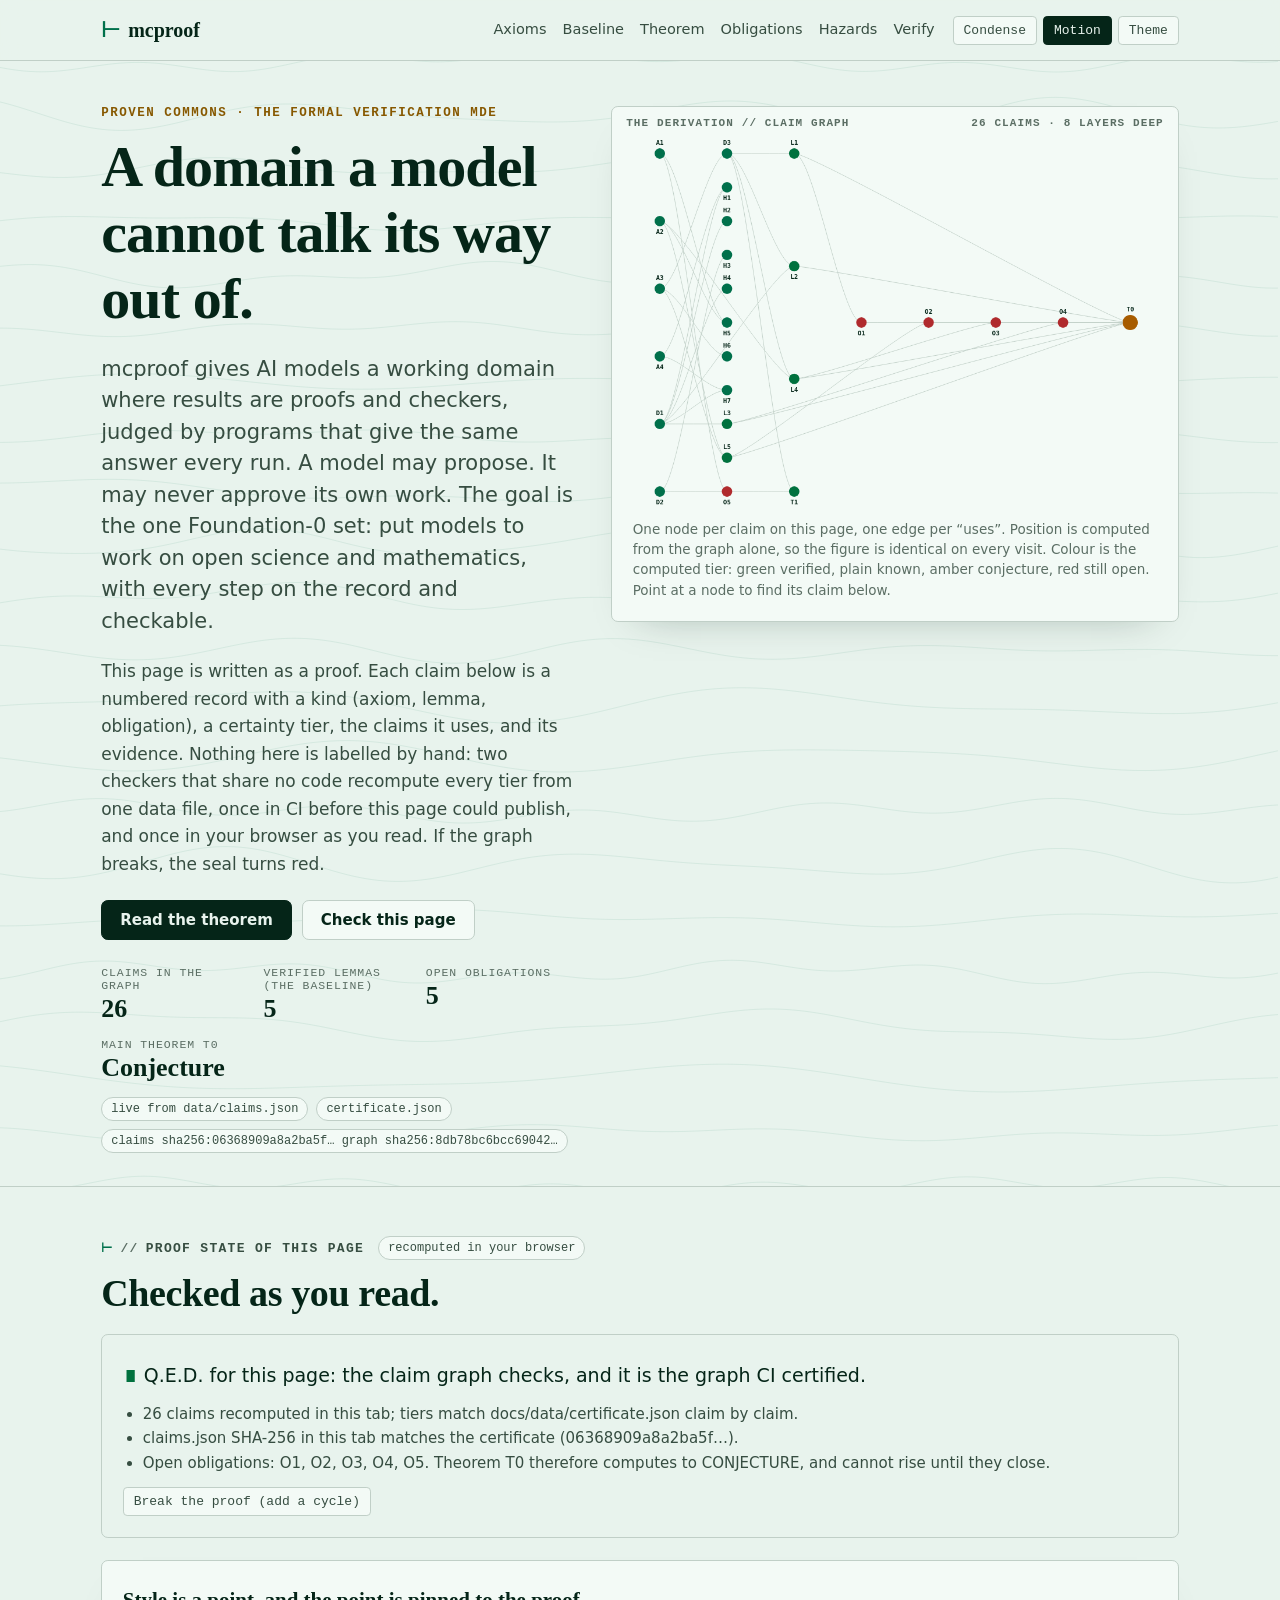
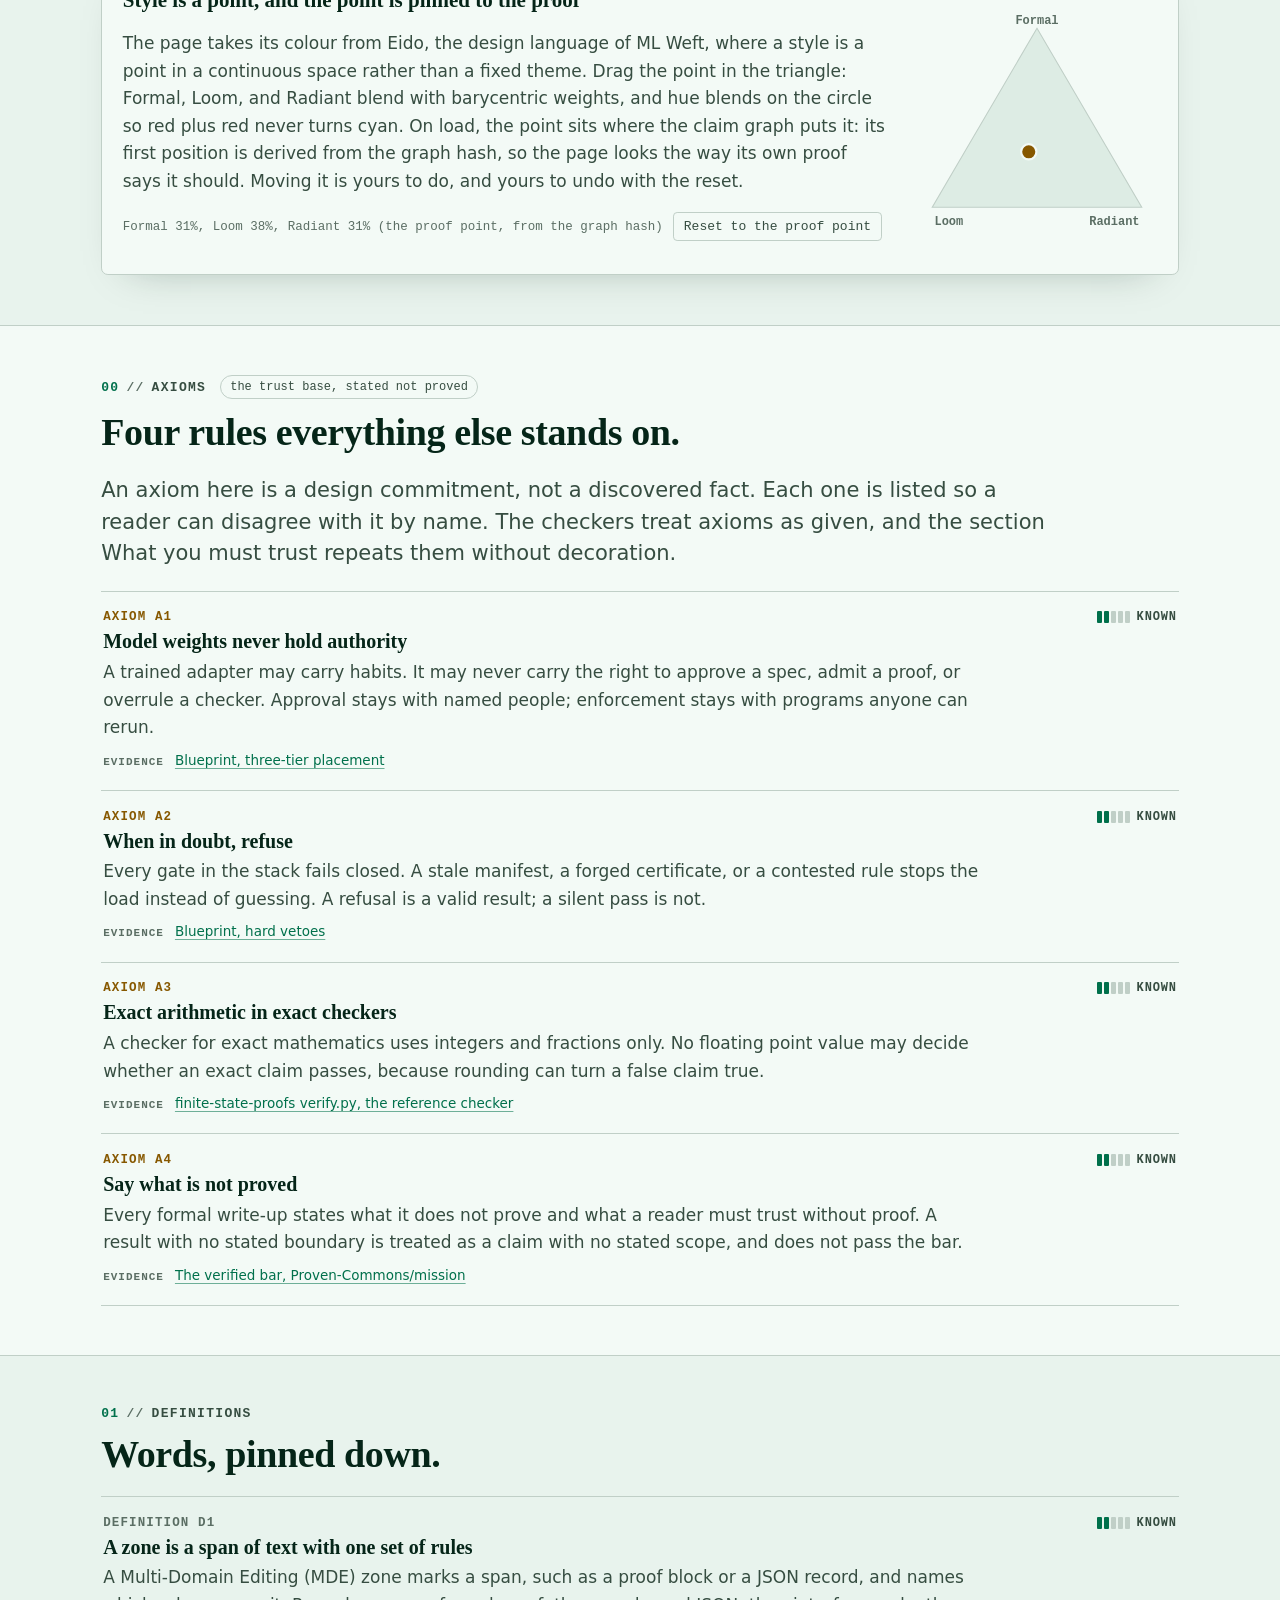
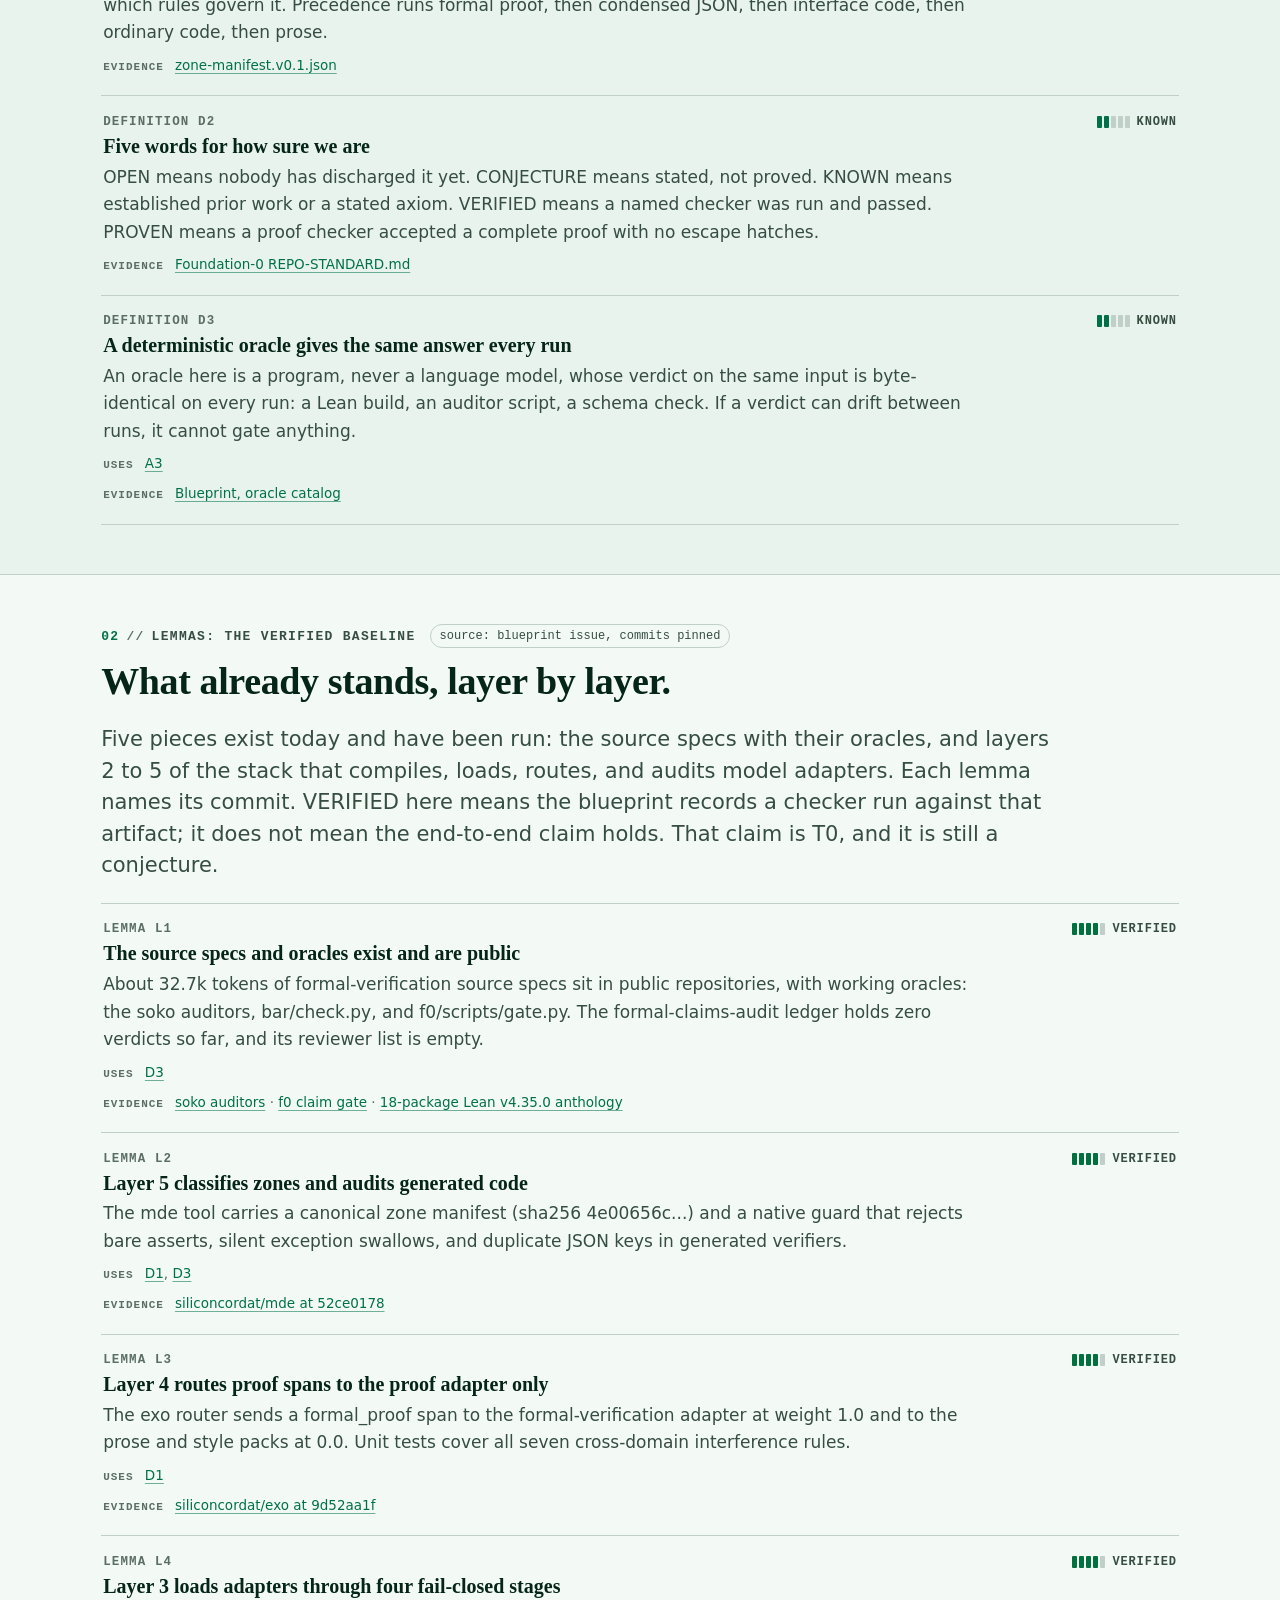
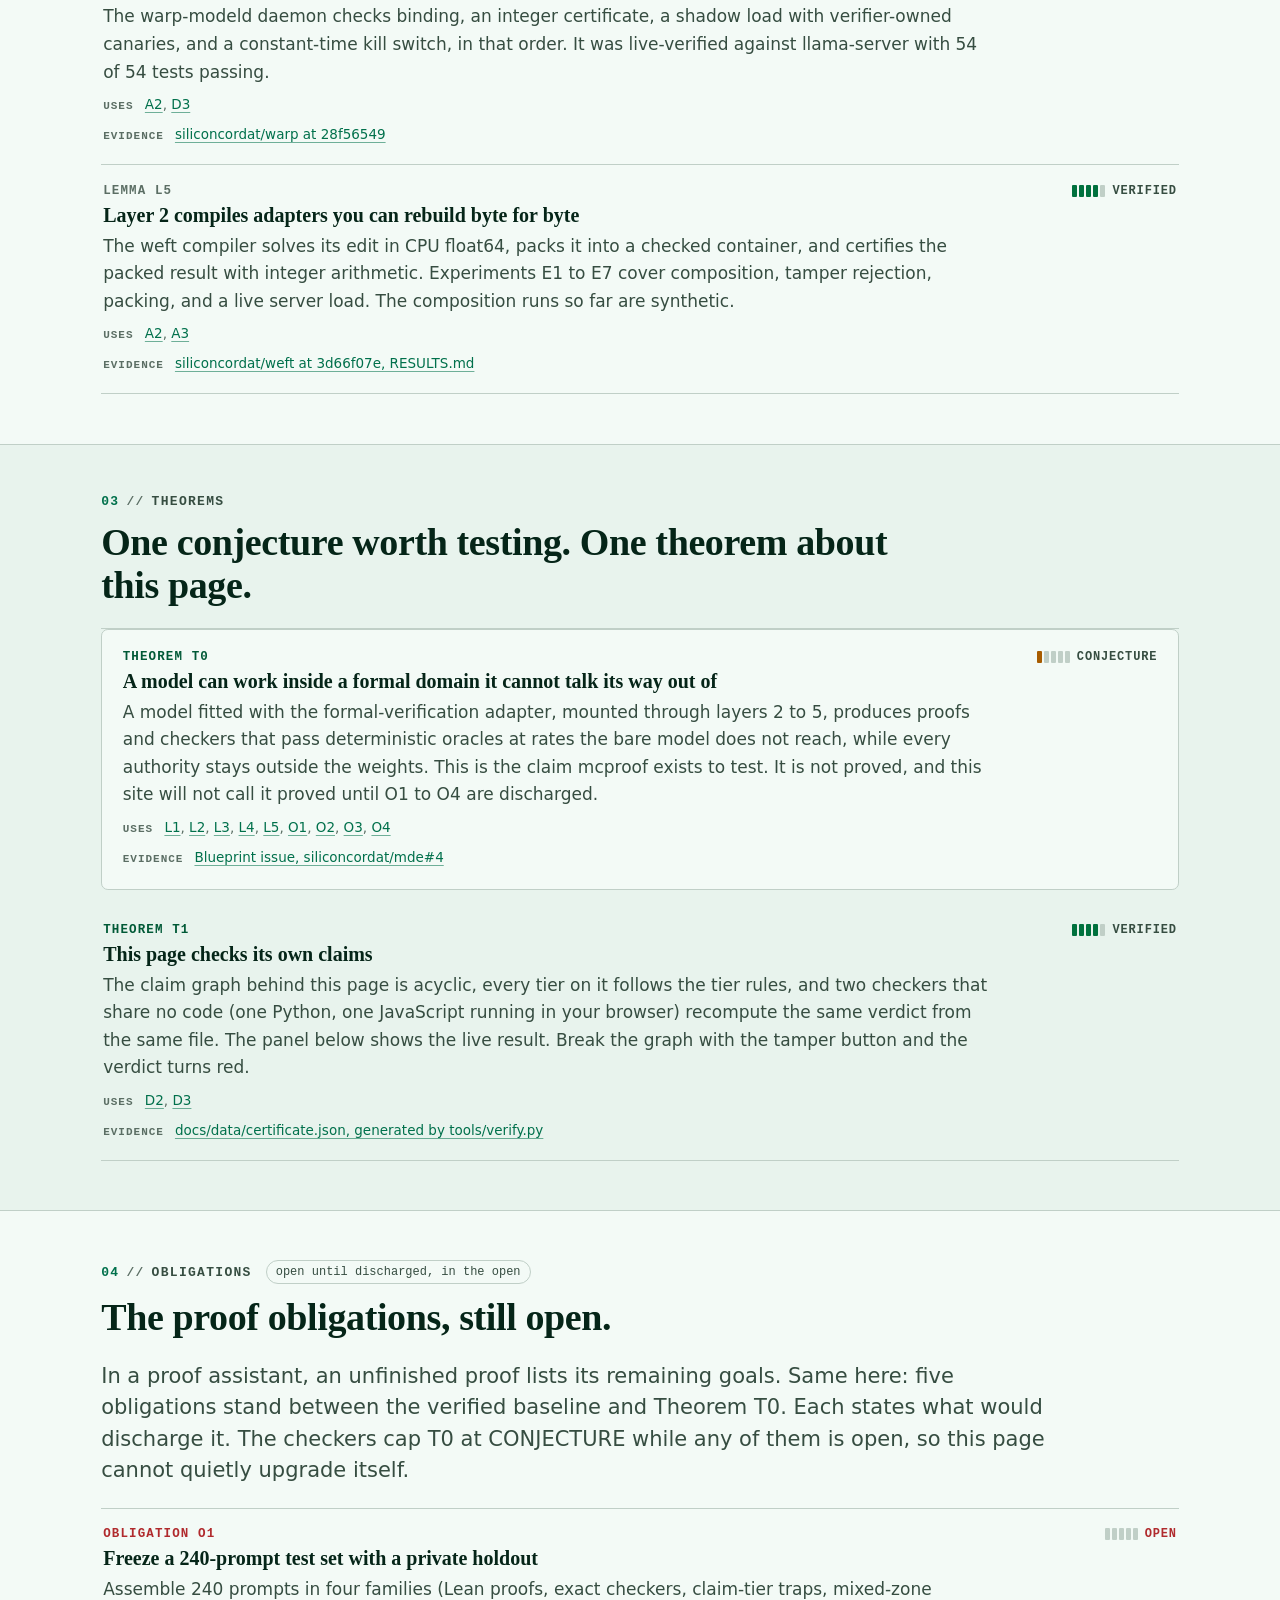
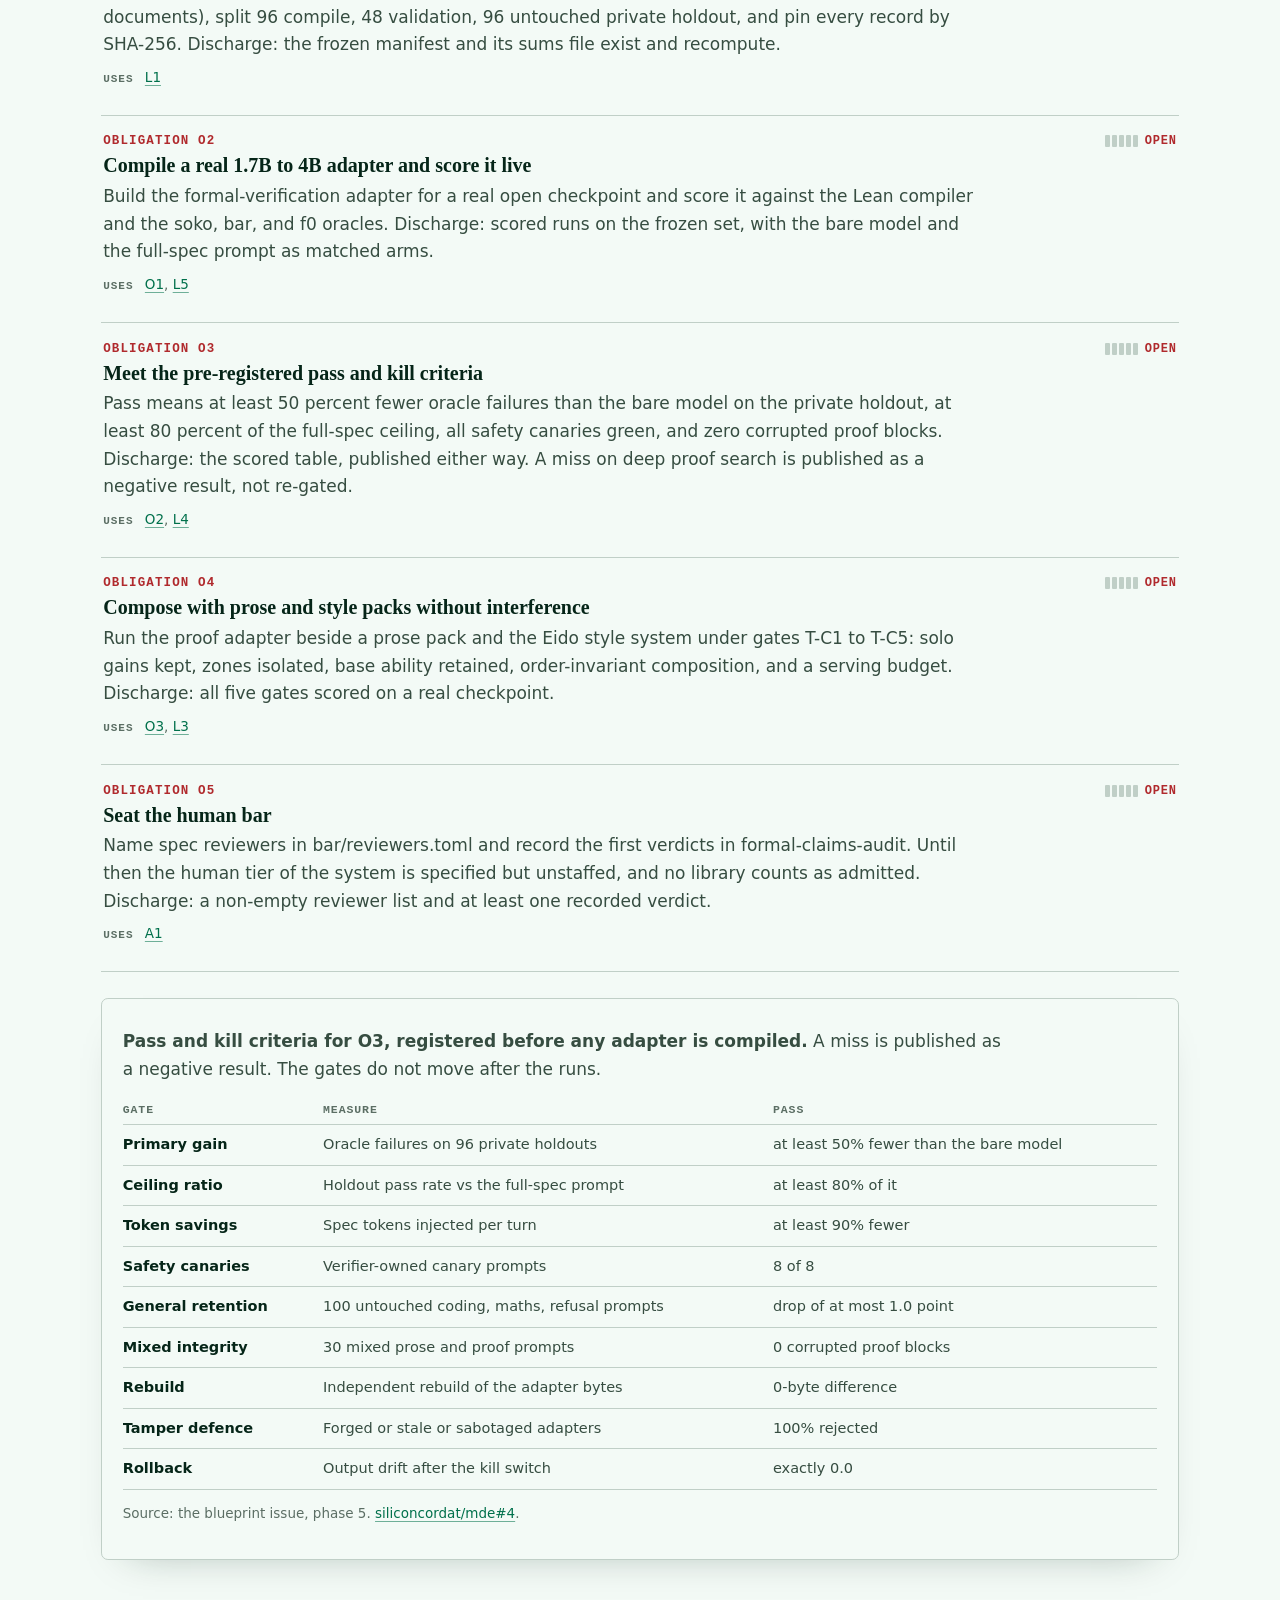
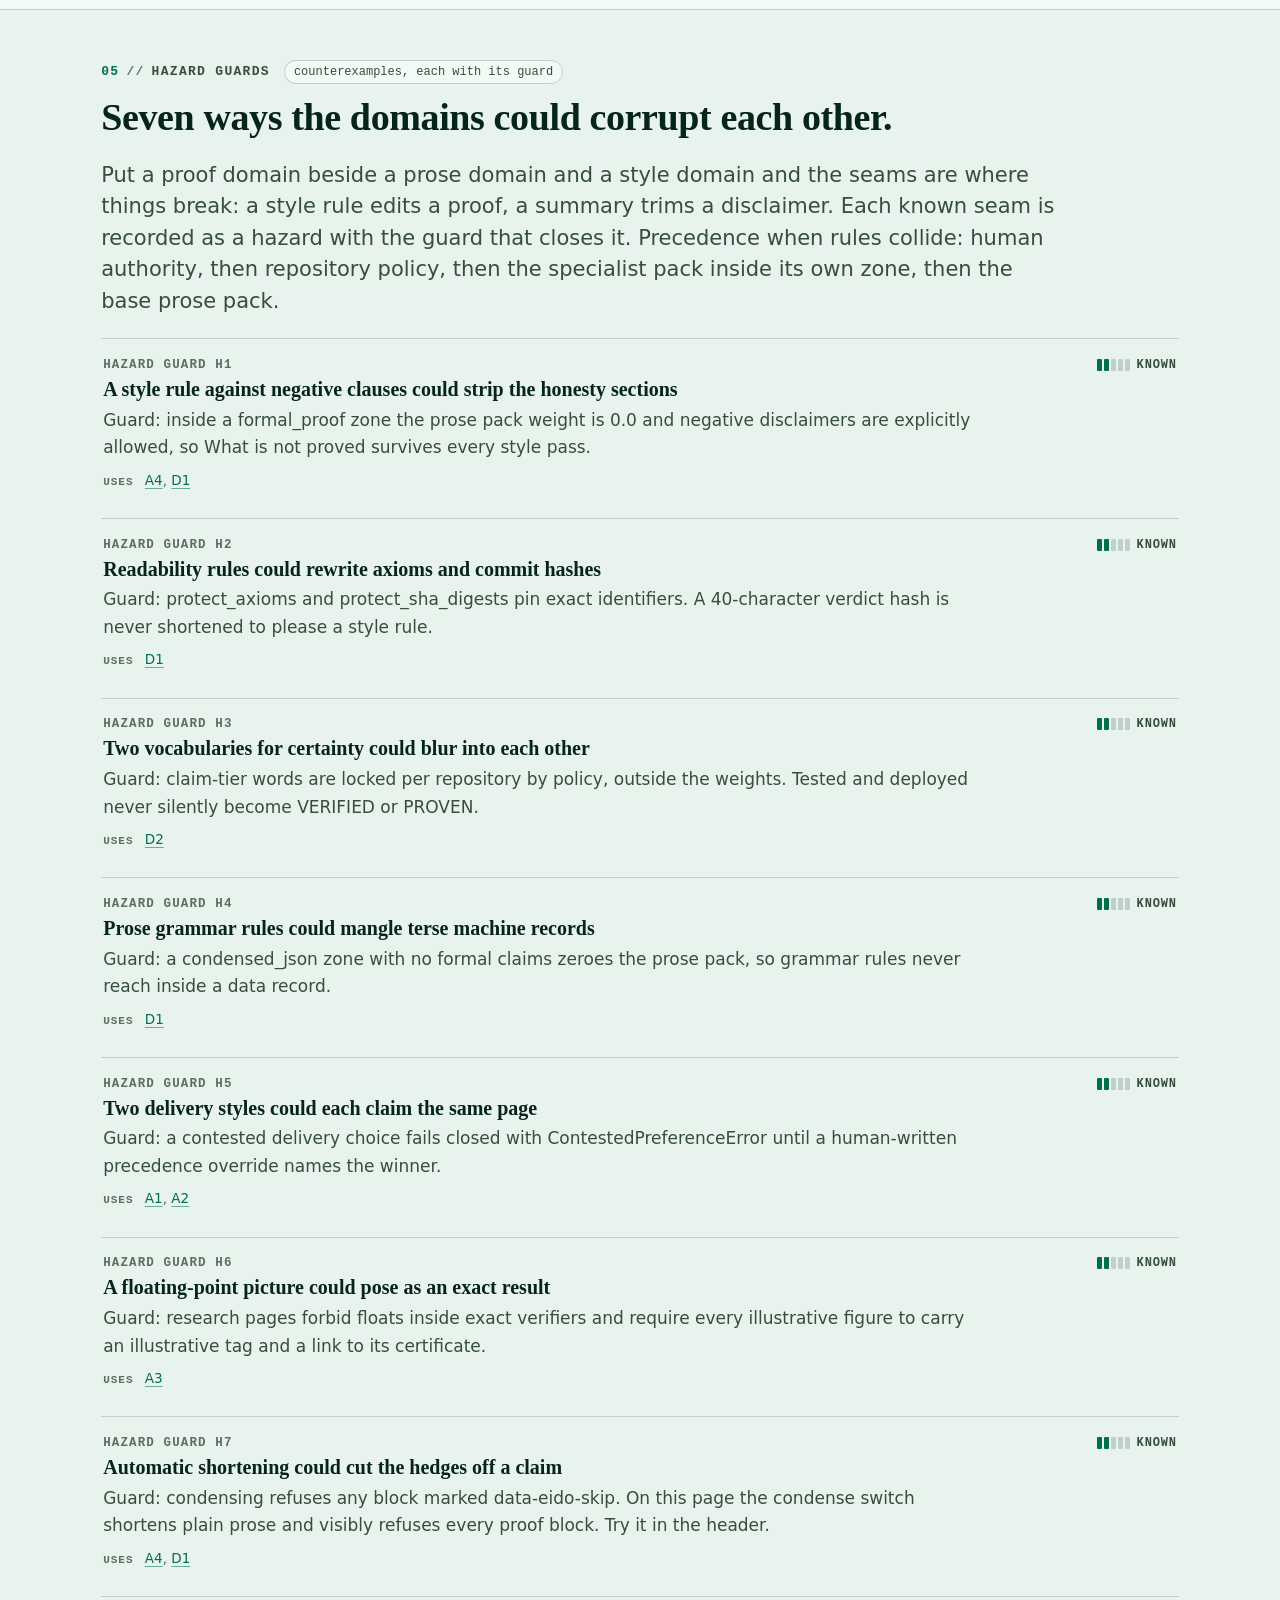
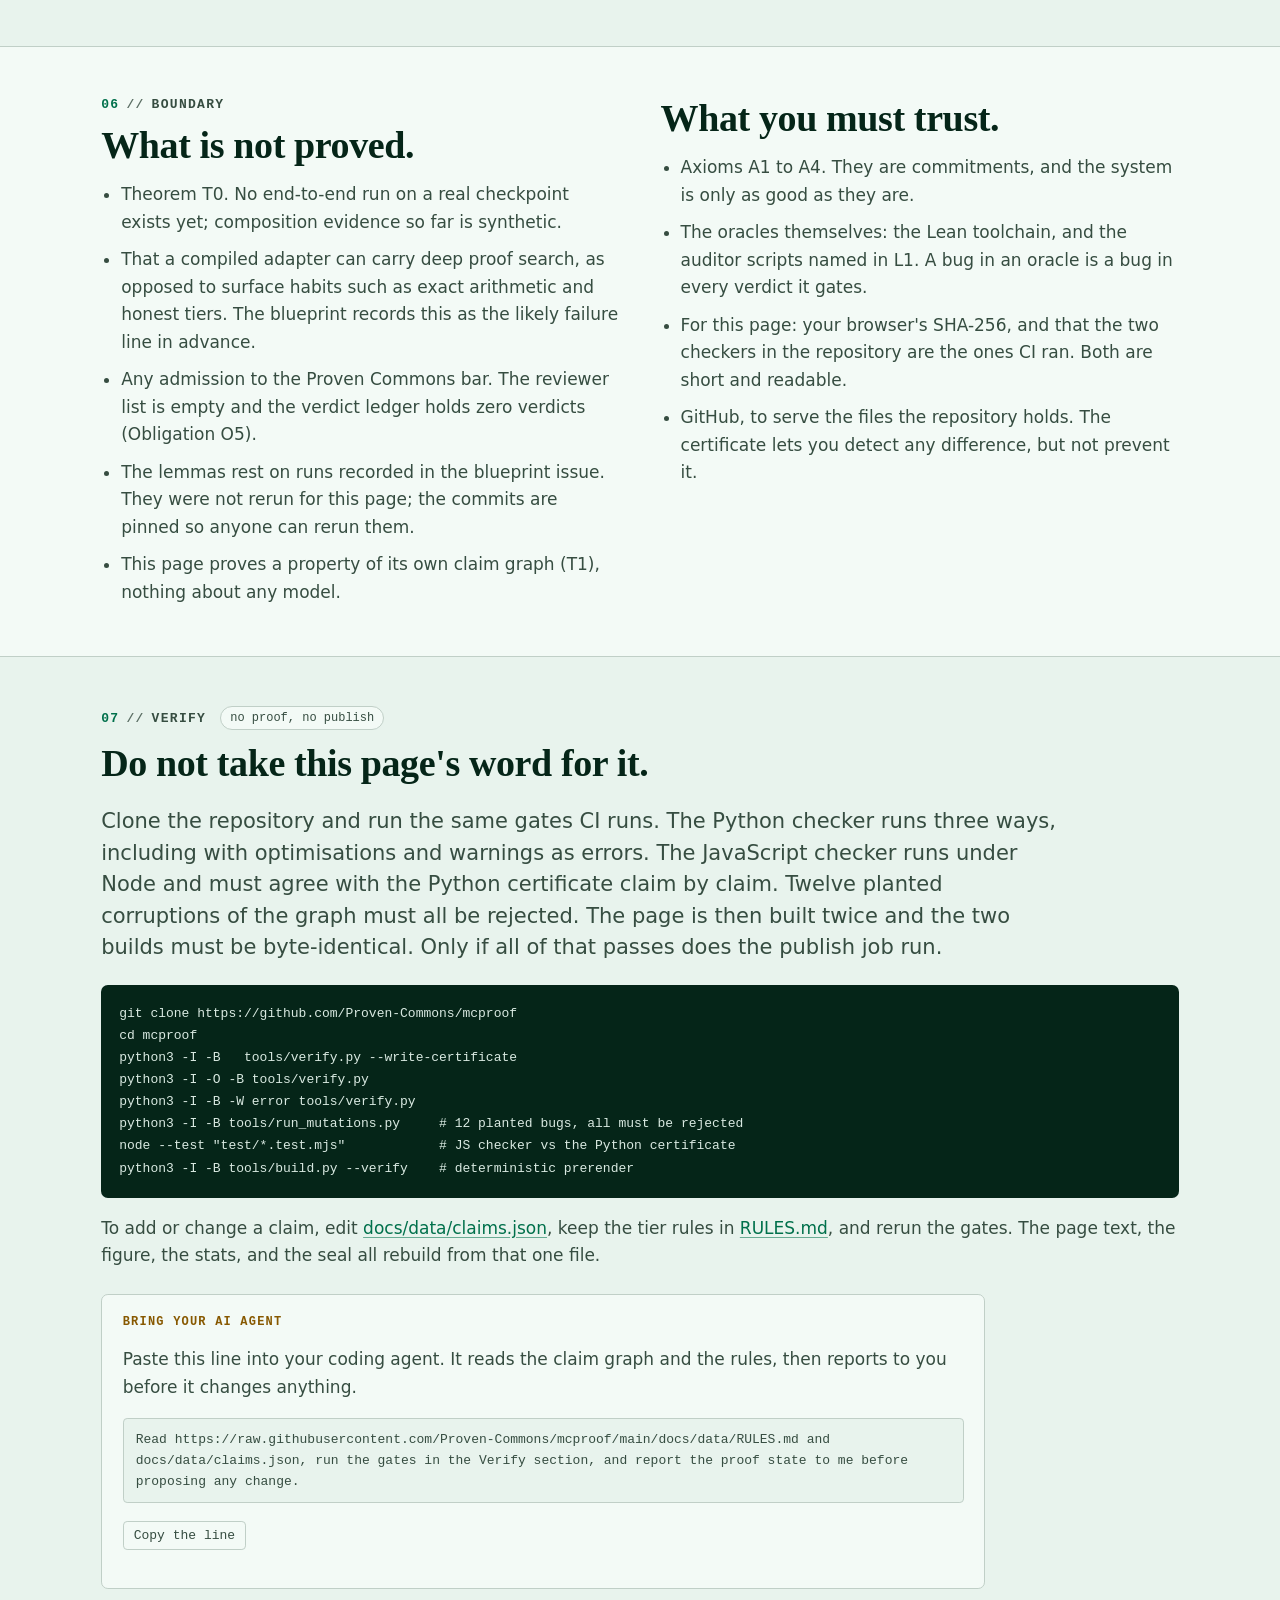
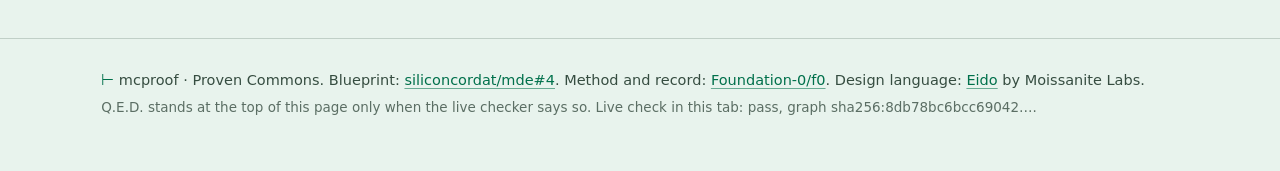
==== docs/index.html @ 98476d7d "Add proof-checked GitHub Pages site The site is a formal derivation: 26 claims in docs/data/claims.j" ====
<!doctype html>
<html lang="en">
<head>
<meta charset="utf-8">
<meta name="viewport" content="width=device-width,initial-scale=1">
<title>mcproof · a formal domain models cannot talk their way out of</title>
<meta name="description" content="mcproof is the formal verification MDE: a domain where models produce proofs and checkers that deterministic oracles accept or reject. This site is written as a proof. Every claim is typed, tiered, and recomputed by two checkers that share no code.">
<meta property="og:type" content="website">
<meta property="og:title" content="mcproof">
<meta property="og:description" content="A formal verification domain for models. The site itself is a checkable claim graph: read it as a proof, recompute it in your browser.">
<meta property="og:url" content="https://proven-commons.github.io/mcproof/">
<link rel="canonical" href="https://proven-commons.github.io/mcproof/">
<meta name="theme-color" content="#0a0f14" media="(prefers-color-scheme: dark)">
<meta name="theme-color" content="#f4f1e8" media="(prefers-color-scheme: light)">
<link rel="icon" type="image/svg+xml" href="assets/favicon.svg">
<link rel="stylesheet" href="assets/site.css">
<script>
/* theme + motion bootstrap, before paint: ?theme=dark|light, ?motion=on|off */
(function(){var d=document.documentElement;d.classList.add('js');try{var q=new URLSearchParams(location.search),t=q.get('theme')||localStorage.getItem('mcproof-theme'),m=q.get('motion')||localStorage.getItem('mcproof-motion');if(t==='dark'||t==='light')d.setAttribute('data-theme',t);if(m==='on'||m==='off')d.setAttribute('data-motion-pref',m);}catch(e){}var r=window.matchMedia&&matchMedia('(prefers-reduced-motion: reduce)').matches,p=d.getAttribute('data-motion-pref');d.setAttribute('data-motion',p?p:(r?'off':'on'));})();
</script>
<script type="module" src="assets/site.js"></script>
</head>
<body data-page="home">
<a class="skip" href="#main">Skip to content</a>

<header class="site-head">
  <div class="wrap">
    <a class="brand" href="./" aria-label="mcproof home"><span class="turnstile" aria-hidden="true">&#8866;</span>mcproof</a>
    <nav class="nav" aria-label="Main">
      <a href="#axioms">Axioms</a><a href="#baseline">Baseline</a><a href="#theorem">Theorem</a><a href="#obligations">Obligations</a><a href="#hazards">Hazards</a><a href="#verify">Verify</a>
    </nav>
    <div class="tools">
      <button class="tbtn" type="button" data-condense-toggle aria-pressed="false">Condense</button>
      <button class="tbtn" type="button" data-motion-toggle aria-pressed="true">Motion</button>
      <button class="tbtn" type="button" data-theme-toggle>Theme</button>
    </div>
  </div>
</header>

<main id="main">

  <section class="hero" aria-labelledby="hero-title">
    <canvas id="weave" aria-hidden="true"></canvas>
    <div class="wrap hero-grid">
      <div class="hero-text">
        <p class="kicker">Proven Commons &middot; the formal verification MDE</p>
        <h1 id="hero-title">A domain a model cannot talk its way out of.</h1>
        <p class="lede" data-condense="lede">mcproof gives AI models a working domain where results are proofs and checkers, judged by programs that give the same answer every run. A model may propose. It may never approve its own work. The goal is the one Foundation-0 set: put models to work on open science and mathematics, with every step on the record and checkable.</p>
        <p data-condense="howto">This page is written as a proof. Each claim below is a numbered record with a kind (axiom, lemma, obligation), a certainty tier, the claims it uses, and its evidence. Nothing here is labelled by hand: two checkers that share no code recompute every tier from one data file, once in CI before this page could publish, and once in your browser as you read. If the graph breaks, the seal turns red.</p>
        <div class="cta">
          <a class="btn primary" href="#theorem">Read the theorem</a>
          <a class="btn" href="#verify">Check this page</a>
        </div>
        <dl class="stats" aria-label="The claim graph in numbers"><!--prerender:stats--><div class="stat"><dt>claims in the graph</dt><dd>26</dd></div><div class="stat"><dt>verified lemmas (the baseline)</dt><dd>5</dd></div><div class="stat"><dt>open obligations</dt><dd>5</dd></div><div class="stat"><dt>main theorem T0</dt><dd>Conjecture</dd></div><!--/prerender:stats--></dl>
        <div class="prov">
          <a class="chip" href="data/claims.json">live from data/claims.json</a>
          <a class="chip" href="data/certificate.json">certificate.json</a>
          <span class="chip" data-seal><!--prerender:seal--><span class="seal-hash">claims sha256:06368909a8a2ba5f…</span> <span class="seal-hash">graph sha256:8db78bc6bcc69042…</span><!--/prerender:seal--></span>
        </div>
      </div>

      <figure class="dag frame" aria-labelledby="dag-title">
        <span class="corner tl" id="dag-title">The Derivation // claim graph</span>
        <span class="corner tr" data-dag-readout>drawn from claims.json</span>
        <canvas id="dag-canvas" role="img" aria-label="The claim graph: axioms and definitions at the left, verified lemmas in the middle, open obligations and the main theorem at the right. The same claims follow as a list."></canvas>
        <figcaption>One node per claim on this page, one edge per &ldquo;uses&rdquo;. Position is computed from the graph alone, so the figure is identical on every visit. Colour is the computed tier: green verified, plain known, amber conjecture, red still open. Point at a node to find its claim below.</figcaption>
        <noscript><p class="noscript-note">JavaScript is off, so the figure is not drawn. Every claim is printed in full below, and <a href="data/claims.json">data/claims.json</a> holds the graph.</p></noscript>
      </figure>
    </div>
  </section>

  <section class="sec" id="status" aria-labelledby="status-h">
    <div class="wrap">
      <div class="sec-head"><p class="sec-label"><b>&#8866;</b><i>//</i>Proof state of this page</p><span class="chip">recomputed in your browser</span></div>
      <h2 id="status-h">Checked as you read.</h2>
      <div class="verdict" data-verdict role="status">
        <p class="verdict-line"><span class="qed" data-qed>&#8718;</span> <span data-verdict-text>Reading data/claims.json and recomputing every tier&hellip;</span></p>
        <ul class="verdict-facts" data-verdict-facts></ul>
        <p class="verdict-actions">
          <button class="tbtn" type="button" data-tamper>Break the proof (add a cycle)</button>
          <button class="tbtn" type="button" data-restore hidden>Restore claims.json</button>
        </p>
        <p class="fine" data-tamper-note hidden>The break happens in memory only, in this tab. The file on the server is untouched. Reload restores it too. This is Hazard-grade tampering, and both checkers reject it: the same corruption is one of the twelve planted bugs CI runs before publishing.</p>
      </div>
      <div class="mixer frame">
        <div class="mixer-text">
          <h3>Style is a point, and the point is pinned to the proof</h3>
          <p data-condense="mixer">The page takes its colour from Eido, the design language of ML Weft, where a style is a point in a continuous space rather than a fixed theme. Drag the point in the triangle: Formal, Loom, and Radiant blend with barycentric weights, and hue blends on the circle so red plus red never turns cyan. On load, the point sits where the claim graph puts it: its first position is derived from the graph hash, so the page looks the way its own proof says it should. Moving it is yours to do, and yours to undo with the reset.</p>
          <p class="mixer-out"><output data-mixer-out for="simplex">weights derive from the graph hash on load</output>
          <button class="tbtn" type="button" data-mixer-reset>Reset to the proof point</button></p>
        </div>
        <svg id="simplex" viewBox="0 0 220 200" role="slider" tabindex="0" aria-label="Style point. Arrow keys move it between Formal, Loom and Radiant." aria-valuetext="">
          <polygon points="110,14 14,178 206,178" class="tri"></polygon>
          <text x="110" y="10" text-anchor="middle">Formal</text>
          <text x="16" y="194">Loom</text>
          <text x="204" y="194" text-anchor="end">Radiant</text>
          <circle data-simplex-dot r="7" cx="110" cy="123"></circle>
        </svg>
      </div>
    </div>
  </section>

  <section class="sec alt" id="axioms" aria-labelledby="axioms-h">
    <div class="wrap">
      <div class="sec-head"><p class="sec-label"><b>00</b><i>//</i>Axioms</p><span class="chip">the trust base, stated not proved</span></div>
      <h2 id="axioms-h">Four rules everything else stands on.</h2>
      <p class="lede" data-condense="axioms">An axiom here is a design commitment, not a discovered fact. Each one is listed so a reader can disagree with it by name. The checkers treat axioms as given, and the section What you must trust repeats them without decoration.</p>
      <div class="claims"><!--prerender:claims-axioms-->
<article class="claim" id="claim-A1" data-claim="A1" data-kind="axiom" data-tier="KNOWN" data-eido-skip>
<header><span class="cid">Axiom A1</span><span class="tier"><span class="ladder" data-r="2" aria-hidden="true"><i></i><i></i><i></i><i></i><i></i></span>Known</span></header>
<h3>Model weights never hold authority</h3>
<p>A trained adapter may carry habits. It may never carry the right to approve a spec, admit a proof, or overrule a checker. Approval stays with named people; enforcement stays with programs anyone can rerun.</p>
<div class="evid"><span>Evidence</span><ul><li><a href="https://github.com/siliconcordat/mde/issues/4">Blueprint, three-tier placement</a></li></ul></div></article>
<article class="claim" id="claim-A2" data-claim="A2" data-kind="axiom" data-tier="KNOWN" data-eido-skip>
<header><span class="cid">Axiom A2</span><span class="tier"><span class="ladder" data-r="2" aria-hidden="true"><i></i><i></i><i></i><i></i><i></i></span>Known</span></header>
<h3>When in doubt, refuse</h3>
<p>Every gate in the stack fails closed. A stale manifest, a forged certificate, or a contested rule stops the load instead of guessing. A refusal is a valid result; a silent pass is not.</p>
<div class="evid"><span>Evidence</span><ul><li><a href="https://github.com/siliconcordat/mde/issues/4">Blueprint, hard vetoes</a></li></ul></div></article>
<article class="claim" id="claim-A3" data-claim="A3" data-kind="axiom" data-tier="KNOWN" data-eido-skip>
<header><span class="cid">Axiom A3</span><span class="tier"><span class="ladder" data-r="2" aria-hidden="true"><i></i><i></i><i></i><i></i><i></i></span>Known</span></header>
<h3>Exact arithmetic in exact checkers</h3>
<p>A checker for exact mathematics uses integers and fractions only. No floating point value may decide whether an exact claim passes, because rounding can turn a false claim true.</p>
<div class="evid"><span>Evidence</span><ul><li><a href="https://github.com/Foundation-0/finite-state-proofs/blob/main/verify.py">finite-state-proofs verify.py, the reference checker</a></li></ul></div></article>
<article class="claim" id="claim-A4" data-claim="A4" data-kind="axiom" data-tier="KNOWN" data-eido-skip>
<header><span class="cid">Axiom A4</span><span class="tier"><span class="ladder" data-r="2" aria-hidden="true"><i></i><i></i><i></i><i></i><i></i></span>Known</span></header>
<h3>Say what is not proved</h3>
<p>Every formal write-up states what it does not prove and what a reader must trust without proof. A result with no stated boundary is treated as a claim with no stated scope, and does not pass the bar.</p>
<div class="evid"><span>Evidence</span><ul><li><a href="https://github.com/Proven-Commons/mission/blob/main/playbook/verified-bar.md">The verified bar, Proven-Commons/mission</a></li></ul></div></article>
<!--/prerender:claims-axioms--></div>
    </div>
  </section>

  <section class="sec" id="definitions" aria-labelledby="defs-h">
    <div class="wrap">
      <div class="sec-head"><p class="sec-label"><b>01</b><i>//</i>Definitions</p></div>
      <h2 id="defs-h">Words, pinned down.</h2>
      <div class="claims"><!--prerender:claims-definitions-->
<article class="claim" id="claim-D1" data-claim="D1" data-kind="definition" data-tier="KNOWN" data-eido-skip>
<header><span class="cid">Definition D1</span><span class="tier"><span class="ladder" data-r="2" aria-hidden="true"><i></i><i></i><i></i><i></i><i></i></span>Known</span></header>
<h3>A zone is a span of text with one set of rules</h3>
<p>A Multi-Domain Editing (MDE) zone marks a span, such as a proof block or a JSON record, and names which rules govern it. Precedence runs formal proof, then condensed JSON, then interface code, then ordinary code, then prose.</p>
<div class="evid"><span>Evidence</span><ul><li><a href="https://github.com/siliconcordat/mde/blob/main/schemas/zone-manifest.v0.1.json">zone-manifest.v0.1.json</a></li></ul></div></article>
<article class="claim" id="claim-D2" data-claim="D2" data-kind="definition" data-tier="KNOWN" data-eido-skip>
<header><span class="cid">Definition D2</span><span class="tier"><span class="ladder" data-r="2" aria-hidden="true"><i></i><i></i><i></i><i></i><i></i></span>Known</span></header>
<h3>Five words for how sure we are</h3>
<p>OPEN means nobody has discharged it yet. CONJECTURE means stated, not proved. KNOWN means established prior work or a stated axiom. VERIFIED means a named checker was run and passed. PROVEN means a proof checker accepted a complete proof with no escape hatches.</p>
<div class="evid"><span>Evidence</span><ul><li><a href="https://github.com/Foundation-0/.github/blob/main/REPO-STANDARD.md">Foundation-0 REPO-STANDARD.md</a></li></ul></div></article>
<article class="claim" id="claim-D3" data-claim="D3" data-kind="definition" data-tier="KNOWN" data-eido-skip>
<header><span class="cid">Definition D3</span><span class="tier"><span class="ladder" data-r="2" aria-hidden="true"><i></i><i></i><i></i><i></i><i></i></span>Known</span></header>
<h3>A deterministic oracle gives the same answer every run</h3>
<p>An oracle here is a program, never a language model, whose verdict on the same input is byte-identical on every run: a Lean build, an auditor script, a schema check. If a verdict can drift between runs, it cannot gate anything.</p>
<p class="deps"><span>Uses</span> <a href="#claim-A3">A3</a></p><div class="evid"><span>Evidence</span><ul><li><a href="https://github.com/siliconcordat/mde/issues/4">Blueprint, oracle catalog</a></li></ul></div></article>
<!--/prerender:claims-definitions--></div>
    </div>
  </section>

  <section class="sec alt" id="baseline" aria-labelledby="base-h">
    <div class="wrap">
      <div class="sec-head"><p class="sec-label"><b>02</b><i>//</i>Lemmas: the verified baseline</p><span class="chip">source: blueprint issue, commits pinned</span></div>
      <h2 id="base-h">What already stands, layer by layer.</h2>
      <p class="lede" data-condense="baseline">Five pieces exist today and have been run: the source specs with their oracles, and layers 2 to 5 of the stack that compiles, loads, routes, and audits model adapters. Each lemma names its commit. VERIFIED here means the blueprint records a checker run against that artifact; it does not mean the end-to-end claim holds. That claim is T0, and it is still a conjecture.</p>
      <div class="claims"><!--prerender:claims-baseline-->
<article class="claim" id="claim-L1" data-claim="L1" data-kind="lemma" data-tier="VERIFIED" data-eido-skip>
<header><span class="cid">Lemma L1</span><span class="tier"><span class="ladder" data-r="4" aria-hidden="true"><i></i><i></i><i></i><i></i><i></i></span>Verified</span></header>
<h3>The source specs and oracles exist and are public</h3>
<p>About 32.7k tokens of formal-verification source specs sit in public repositories, with working oracles: the soko auditors, bar/check.py, and f0/scripts/gate.py. The formal-claims-audit ledger holds zero verdicts so far, and its reviewer list is empty.</p>
<p class="deps"><span>Uses</span> <a href="#claim-D3">D3</a></p><div class="evid"><span>Evidence</span><ul><li><a href="https://github.com/ahrazzle/soko">soko auditors</a></li><li><a href="https://github.com/Foundation-0/f0/blob/main/scripts/gate.py">f0 claim gate</a></li><li><a href="https://github.com/Foundation-0/proven-commons">18-package Lean v4.35.0 anthology</a></li></ul></div></article>
<article class="claim" id="claim-L2" data-claim="L2" data-kind="lemma" data-tier="VERIFIED" data-eido-skip>
<header><span class="cid">Lemma L2</span><span class="tier"><span class="ladder" data-r="4" aria-hidden="true"><i></i><i></i><i></i><i></i><i></i></span>Verified</span></header>
<h3>Layer 5 classifies zones and audits generated code</h3>
<p>The mde tool carries a canonical zone manifest (sha256 4e00656c...) and a native guard that rejects bare asserts, silent exception swallows, and duplicate JSON keys in generated verifiers.</p>
<p class="deps"><span>Uses</span> <a href="#claim-D1">D1</a>, <a href="#claim-D3">D3</a></p><div class="evid"><span>Evidence</span><ul><li><a href="https://github.com/siliconcordat/mde/commit/52ce0178854a67490eb718544961ba6cff710f22">siliconcordat/mde at 52ce0178</a></li></ul></div></article>
<article class="claim" id="claim-L3" data-claim="L3" data-kind="lemma" data-tier="VERIFIED" data-eido-skip>
<header><span class="cid">Lemma L3</span><span class="tier"><span class="ladder" data-r="4" aria-hidden="true"><i></i><i></i><i></i><i></i><i></i></span>Verified</span></header>
<h3>Layer 4 routes proof spans to the proof adapter only</h3>
<p>The exo router sends a formal_proof span to the formal-verification adapter at weight 1.0 and to the prose and style packs at 0.0. Unit tests cover all seven cross-domain interference rules.</p>
<p class="deps"><span>Uses</span> <a href="#claim-D1">D1</a></p><div class="evid"><span>Evidence</span><ul><li><a href="https://github.com/siliconcordat/exo/commit/9d52aa1f28272753ddf83dbe02864d05989b74d2">siliconcordat/exo at 9d52aa1f</a></li></ul></div></article>
<article class="claim" id="claim-L4" data-claim="L4" data-kind="lemma" data-tier="VERIFIED" data-eido-skip>
<header><span class="cid">Lemma L4</span><span class="tier"><span class="ladder" data-r="4" aria-hidden="true"><i></i><i></i><i></i><i></i><i></i></span>Verified</span></header>
<h3>Layer 3 loads adapters through four fail-closed stages</h3>
<p>The warp-modeld daemon checks binding, an integer certificate, a shadow load with verifier-owned canaries, and a constant-time kill switch, in that order. It was live-verified against llama-server with 54 of 54 tests passing.</p>
<p class="deps"><span>Uses</span> <a href="#claim-A2">A2</a>, <a href="#claim-D3">D3</a></p><div class="evid"><span>Evidence</span><ul><li><a href="https://github.com/siliconcordat/warp/commit/28f56549a8bb59b723281afa31831df0824e7dec">siliconcordat/warp at 28f56549</a></li></ul></div></article>
<article class="claim" id="claim-L5" data-claim="L5" data-kind="lemma" data-tier="VERIFIED" data-eido-skip>
<header><span class="cid">Lemma L5</span><span class="tier"><span class="ladder" data-r="4" aria-hidden="true"><i></i><i></i><i></i><i></i><i></i></span>Verified</span></header>
<h3>Layer 2 compiles adapters you can rebuild byte for byte</h3>
<p>The weft compiler solves its edit in CPU float64, packs it into a checked container, and certifies the packed result with integer arithmetic. Experiments E1 to E7 cover composition, tamper rejection, packing, and a live server load. The composition runs so far are synthetic.</p>
<p class="deps"><span>Uses</span> <a href="#claim-A2">A2</a>, <a href="#claim-A3">A3</a></p><div class="evid"><span>Evidence</span><ul><li><a href="https://github.com/siliconcordat/weft/blob/main/experiments/RESULTS.md">siliconcordat/weft at 3d66f07e, RESULTS.md</a></li></ul></div></article>
<!--/prerender:claims-baseline--></div>
    </div>
  </section>

  <section class="sec theorem-sec" id="theorem" aria-labelledby="thm-h">
    <div class="wrap">
      <div class="sec-head"><p class="sec-label"><b>03</b><i>//</i>Theorems</p></div>
      <h2 id="thm-h">One conjecture worth testing. One theorem about this page.</h2>
      <div class="claims"><!--prerender:claims-theorem-->
<article class="claim" id="claim-T0" data-claim="T0" data-kind="theorem" data-tier="CONJECTURE" data-eido-skip>
<header><span class="cid">Theorem T0</span><span class="tier"><span class="ladder" data-r="1" aria-hidden="true"><i></i><i></i><i></i><i></i><i></i></span>Conjecture</span></header>
<h3>A model can work inside a formal domain it cannot talk its way out of</h3>
<p>A model fitted with the formal-verification adapter, mounted through layers 2 to 5, produces proofs and checkers that pass deterministic oracles at rates the bare model does not reach, while every authority stays outside the weights. This is the claim mcproof exists to test. It is not proved, and this site will not call it proved until O1 to O4 are discharged.</p>
<p class="deps"><span>Uses</span> <a href="#claim-L1">L1</a>, <a href="#claim-L2">L2</a>, <a href="#claim-L3">L3</a>, <a href="#claim-L4">L4</a>, <a href="#claim-L5">L5</a>, <a href="#claim-O1">O1</a>, <a href="#claim-O2">O2</a>, <a href="#claim-O3">O3</a>, <a href="#claim-O4">O4</a></p><div class="evid"><span>Evidence</span><ul><li><a href="https://github.com/siliconcordat/mde/issues/4">Blueprint issue, siliconcordat/mde#4</a></li></ul></div></article>
<article class="claim" id="claim-T1" data-claim="T1" data-kind="theorem" data-tier="VERIFIED" data-eido-skip>
<header><span class="cid">Theorem T1</span><span class="tier"><span class="ladder" data-r="4" aria-hidden="true"><i></i><i></i><i></i><i></i><i></i></span>Verified</span></header>
<h3>This page checks its own claims</h3>
<p>The claim graph behind this page is acyclic, every tier on it follows the tier rules, and two checkers that share no code (one Python, one JavaScript running in your browser) recompute the same verdict from the same file. The panel below shows the live result. Break the graph with the tamper button and the verdict turns red.</p>
<p class="deps"><span>Uses</span> <a href="#claim-D2">D2</a>, <a href="#claim-D3">D3</a></p><div class="evid"><span>Evidence</span><ul><li><a href="data/certificate.json">docs/data/certificate.json, generated by tools/verify.py</a></li></ul></div></article>
<!--/prerender:claims-theorem--></div>
    </div>
  </section>
  <section class="sec alt" id="obligations" aria-labelledby="obl-h">
    <div class="wrap">
      <div class="sec-head"><p class="sec-label"><b>04</b><i>//</i>Obligations</p><span class="chip">open until discharged, in the open</span></div>
      <h2 id="obl-h">The proof obligations, still open.</h2>
      <p class="lede" data-condense="obligations">In a proof assistant, an unfinished proof lists its remaining goals. Same here: five obligations stand between the verified baseline and Theorem T0. Each states what would discharge it. The checkers cap T0 at CONJECTURE while any of them is open, so this page cannot quietly upgrade itself.</p>
      <div class="claims"><!--prerender:claims-obligations-->
<article class="claim" id="claim-O1" data-claim="O1" data-kind="obligation" data-tier="OPEN" data-eido-skip>
<header><span class="cid">Obligation O1</span><span class="tier"><span class="ladder" data-r="0" aria-hidden="true"><i></i><i></i><i></i><i></i><i></i></span>Open</span></header>
<h3>Freeze a 240-prompt test set with a private holdout</h3>
<p>Assemble 240 prompts in four families (Lean proofs, exact checkers, claim-tier traps, mixed-zone documents), split 96 compile, 48 validation, 96 untouched private holdout, and pin every record by SHA-256. Discharge: the frozen manifest and its sums file exist and recompute.</p>
<p class="deps"><span>Uses</span> <a href="#claim-L1">L1</a></p></article>
<article class="claim" id="claim-O2" data-claim="O2" data-kind="obligation" data-tier="OPEN" data-eido-skip>
<header><span class="cid">Obligation O2</span><span class="tier"><span class="ladder" data-r="0" aria-hidden="true"><i></i><i></i><i></i><i></i><i></i></span>Open</span></header>
<h3>Compile a real 1.7B to 4B adapter and score it live</h3>
<p>Build the formal-verification adapter for a real open checkpoint and score it against the Lean compiler and the soko, bar, and f0 oracles. Discharge: scored runs on the frozen set, with the bare model and the full-spec prompt as matched arms.</p>
<p class="deps"><span>Uses</span> <a href="#claim-O1">O1</a>, <a href="#claim-L5">L5</a></p></article>
<article class="claim" id="claim-O3" data-claim="O3" data-kind="obligation" data-tier="OPEN" data-eido-skip>
<header><span class="cid">Obligation O3</span><span class="tier"><span class="ladder" data-r="0" aria-hidden="true"><i></i><i></i><i></i><i></i><i></i></span>Open</span></header>
<h3>Meet the pre-registered pass and kill criteria</h3>
<p>Pass means at least 50 percent fewer oracle failures than the bare model on the private holdout, at least 80 percent of the full-spec ceiling, all safety canaries green, and zero corrupted proof blocks. Discharge: the scored table, published either way. A miss on deep proof search is published as a negative result, not re-gated.</p>
<p class="deps"><span>Uses</span> <a href="#claim-O2">O2</a>, <a href="#claim-L4">L4</a></p></article>
<article class="claim" id="claim-O4" data-claim="O4" data-kind="obligation" data-tier="OPEN" data-eido-skip>
<header><span class="cid">Obligation O4</span><span class="tier"><span class="ladder" data-r="0" aria-hidden="true"><i></i><i></i><i></i><i></i><i></i></span>Open</span></header>
<h3>Compose with prose and style packs without interference</h3>
<p>Run the proof adapter beside a prose pack and the Eido style system under gates T-C1 to T-C5: solo gains kept, zones isolated, base ability retained, order-invariant composition, and a serving budget. Discharge: all five gates scored on a real checkpoint.</p>
<p class="deps"><span>Uses</span> <a href="#claim-O3">O3</a>, <a href="#claim-L3">L3</a></p></article>
<article class="claim" id="claim-O5" data-claim="O5" data-kind="obligation" data-tier="OPEN" data-eido-skip>
<header><span class="cid">Obligation O5</span><span class="tier"><span class="ladder" data-r="0" aria-hidden="true"><i></i><i></i><i></i><i></i><i></i></span>Open</span></header>
<h3>Seat the human bar</h3>
<p>Name spec reviewers in bar/reviewers.toml and record the first verdicts in formal-claims-audit. Until then the human tier of the system is specified but unstaffed, and no library counts as admitted. Discharge: a non-empty reviewer list and at least one recorded verdict.</p>
<p class="deps"><span>Uses</span> <a href="#claim-A1">A1</a></p></article>
<!--/prerender:claims-obligations--></div>
      <figure class="gates frame">
        <figcaption class="gates-cap"><b>Pass and kill criteria for O3, registered before any adapter is compiled.</b> A miss is published as a negative result. The gates do not move after the runs.</figcaption>
        <div class="table-wrap" tabindex="0" role="region" aria-label="Pass and kill criteria">
        <table>
          <thead><tr><th scope="col">Gate</th><th scope="col">Measure</th><th scope="col">Pass</th></tr></thead>
          <tbody>
            <tr><td>Primary gain</td><td>Oracle failures on 96 private holdouts</td><td>at least 50% fewer than the bare model</td></tr>
            <tr><td>Ceiling ratio</td><td>Holdout pass rate vs the full-spec prompt</td><td>at least 80% of it</td></tr>
            <tr><td>Token savings</td><td>Spec tokens injected per turn</td><td>at least 90% fewer</td></tr>
            <tr><td>Safety canaries</td><td>Verifier-owned canary prompts</td><td>8 of 8</td></tr>
            <tr><td>General retention</td><td>100 untouched coding, maths, refusal prompts</td><td>drop of at most 1.0 point</td></tr>
            <tr><td>Mixed integrity</td><td>30 mixed prose and proof prompts</td><td>0 corrupted proof blocks</td></tr>
            <tr><td>Rebuild</td><td>Independent rebuild of the adapter bytes</td><td>0-byte difference</td></tr>
            <tr><td>Tamper defence</td><td>Forged or stale or sabotaged adapters</td><td>100% rejected</td></tr>
            <tr><td>Rollback</td><td>Output drift after the kill switch</td><td>exactly 0.0</td></tr>
          </tbody>
        </table>
        </div>
        <p class="fine">Source: the blueprint issue, phase 5. <a href="https://github.com/siliconcordat/mde/issues/4">siliconcordat/mde#4</a>.</p>
      </figure>
    </div>
  </section>

  <section class="sec" id="hazards" aria-labelledby="haz-h">
    <div class="wrap">
      <div class="sec-head"><p class="sec-label"><b>05</b><i>//</i>Hazard guards</p><span class="chip">counterexamples, each with its guard</span></div>
      <h2 id="haz-h">Seven ways the domains could corrupt each other.</h2>
      <p class="lede" data-condense="hazards">Put a proof domain beside a prose domain and a style domain and the seams are where things break: a style rule edits a proof, a summary trims a disclaimer. Each known seam is recorded as a hazard with the guard that closes it. Precedence when rules collide: human authority, then repository policy, then the specialist pack inside its own zone, then the base prose pack.</p>
      <div class="claims"><!--prerender:claims-hazards-->
<article class="claim" id="claim-H1" data-claim="H1" data-kind="hazard" data-tier="KNOWN" data-eido-skip>
<header><span class="cid">Hazard guard H1</span><span class="tier"><span class="ladder" data-r="2" aria-hidden="true"><i></i><i></i><i></i><i></i><i></i></span>Known</span></header>
<h3>A style rule against negative clauses could strip the honesty sections</h3>
<p>Guard: inside a formal_proof zone the prose pack weight is 0.0 and negative disclaimers are explicitly allowed, so What is not proved survives every style pass.</p>
<p class="deps"><span>Uses</span> <a href="#claim-A4">A4</a>, <a href="#claim-D1">D1</a></p></article>
<article class="claim" id="claim-H2" data-claim="H2" data-kind="hazard" data-tier="KNOWN" data-eido-skip>
<header><span class="cid">Hazard guard H2</span><span class="tier"><span class="ladder" data-r="2" aria-hidden="true"><i></i><i></i><i></i><i></i><i></i></span>Known</span></header>
<h3>Readability rules could rewrite axioms and commit hashes</h3>
<p>Guard: protect_axioms and protect_sha_digests pin exact identifiers. A 40-character verdict hash is never shortened to please a style rule.</p>
<p class="deps"><span>Uses</span> <a href="#claim-D1">D1</a></p></article>
<article class="claim" id="claim-H3" data-claim="H3" data-kind="hazard" data-tier="KNOWN" data-eido-skip>
<header><span class="cid">Hazard guard H3</span><span class="tier"><span class="ladder" data-r="2" aria-hidden="true"><i></i><i></i><i></i><i></i><i></i></span>Known</span></header>
<h3>Two vocabularies for certainty could blur into each other</h3>
<p>Guard: claim-tier words are locked per repository by policy, outside the weights. Tested and deployed never silently become VERIFIED or PROVEN.</p>
<p class="deps"><span>Uses</span> <a href="#claim-D2">D2</a></p></article>
<article class="claim" id="claim-H4" data-claim="H4" data-kind="hazard" data-tier="KNOWN" data-eido-skip>
<header><span class="cid">Hazard guard H4</span><span class="tier"><span class="ladder" data-r="2" aria-hidden="true"><i></i><i></i><i></i><i></i><i></i></span>Known</span></header>
<h3>Prose grammar rules could mangle terse machine records</h3>
<p>Guard: a condensed_json zone with no formal claims zeroes the prose pack, so grammar rules never reach inside a data record.</p>
<p class="deps"><span>Uses</span> <a href="#claim-D1">D1</a></p></article>
<article class="claim" id="claim-H5" data-claim="H5" data-kind="hazard" data-tier="KNOWN" data-eido-skip>
<header><span class="cid">Hazard guard H5</span><span class="tier"><span class="ladder" data-r="2" aria-hidden="true"><i></i><i></i><i></i><i></i><i></i></span>Known</span></header>
<h3>Two delivery styles could each claim the same page</h3>
<p>Guard: a contested delivery choice fails closed with ContestedPreferenceError until a human-written precedence override names the winner.</p>
<p class="deps"><span>Uses</span> <a href="#claim-A1">A1</a>, <a href="#claim-A2">A2</a></p></article>
<article class="claim" id="claim-H6" data-claim="H6" data-kind="hazard" data-tier="KNOWN" data-eido-skip>
<header><span class="cid">Hazard guard H6</span><span class="tier"><span class="ladder" data-r="2" aria-hidden="true"><i></i><i></i><i></i><i></i><i></i></span>Known</span></header>
<h3>A floating-point picture could pose as an exact result</h3>
<p>Guard: research pages forbid floats inside exact verifiers and require every illustrative figure to carry an illustrative tag and a link to its certificate.</p>
<p class="deps"><span>Uses</span> <a href="#claim-A3">A3</a></p></article>
<article class="claim" id="claim-H7" data-claim="H7" data-kind="hazard" data-tier="KNOWN" data-eido-skip>
<header><span class="cid">Hazard guard H7</span><span class="tier"><span class="ladder" data-r="2" aria-hidden="true"><i></i><i></i><i></i><i></i><i></i></span>Known</span></header>
<h3>Automatic shortening could cut the hedges off a claim</h3>
<p>Guard: condensing refuses any block marked data-eido-skip. On this page the condense switch shortens plain prose and visibly refuses every proof block. Try it in the header.</p>
<p class="deps"><span>Uses</span> <a href="#claim-A4">A4</a>, <a href="#claim-D1">D1</a></p></article>
<!--/prerender:claims-hazards--></div>
    </div>
  </section>

  <section class="sec alt" id="boundary" aria-labelledby="bnd-h">
    <div class="wrap boundary-grid">
      <div>
        <div class="sec-head"><p class="sec-label"><b>06</b><i>//</i>Boundary</p></div>
        <h2 id="bnd-h">What is not proved.</h2>
        <ul class="boundary-list">
          <li>Theorem T0. No end-to-end run on a real checkpoint exists yet; composition evidence so far is synthetic.</li>
          <li>That a compiled adapter can carry deep proof search, as opposed to surface habits such as exact arithmetic and honest tiers. The blueprint records this as the likely failure line in advance.</li>
          <li>Any admission to the Proven Commons bar. The reviewer list is empty and the verdict ledger holds zero verdicts (Obligation O5).</li>
          <li>The lemmas rest on runs recorded in the blueprint issue. They were not rerun for this page; the commits are pinned so anyone can rerun them.</li>
          <li>This page proves a property of its own claim graph (T1), nothing about any model.</li>
        </ul>
      </div>
      <div>
        <h2>What you must trust.</h2>
        <ul class="boundary-list">
          <li>Axioms A1 to A4. They are commitments, and the system is only as good as they are.</li>
          <li>The oracles themselves: the Lean toolchain, and the auditor scripts named in L1. A bug in an oracle is a bug in every verdict it gates.</li>
          <li>For this page: your browser's SHA-256, and that the two checkers in the repository are the ones CI ran. Both are short and readable.</li>
          <li>GitHub, to serve the files the repository holds. The certificate lets you detect any difference, but not prevent it.</li>
        </ul>
      </div>
    </div>
  </section>

  <section class="sec" id="verify" aria-labelledby="ver-h">
    <div class="wrap">
      <div class="sec-head"><p class="sec-label"><b>07</b><i>//</i>Verify</p><span class="chip">no proof, no publish</span></div>
      <h2 id="ver-h">Do not take this page's word for it.</h2>
      <p class="lede" data-condense="verify">Clone the repository and run the same gates CI runs. The Python checker runs three ways, including with optimisations and warnings as errors. The JavaScript checker runs under Node and must agree with the Python certificate claim by claim. Twelve planted corruptions of the graph must all be rejected. The page is then built twice and the two builds must be byte-identical. Only if all of that passes does the publish job run.</p>
      <pre class="code"><code>git clone https://github.com/Proven-Commons/mcproof
cd mcproof
python3 -I -B   tools/verify.py --write-certificate
python3 -I -O -B tools/verify.py
python3 -I -B -W error tools/verify.py
python3 -I -B tools/run_mutations.py     # 12 planted bugs, all must be rejected
node --test "test/*.test.mjs"            # JS checker vs the Python certificate
python3 -I -B tools/build.py --verify    # deterministic prerender</code></pre>
      <p>To add or change a claim, edit <a href="data/claims.json">docs/data/claims.json</a>, keep the tier rules in <a href="data/RULES.md">RULES.md</a>, and rerun the gates. The page text, the figure, the stats, and the seal all rebuild from that one file.</p>
      <aside class="agent-box">
        <p class="c-k">Bring your AI agent</p>
        <p>Paste this line into your coding agent. It reads the claim graph and the rules, then reports to you before it changes anything.</p>
        <p class="ab-prompt" id="agent-prompt">Read https://raw.githubusercontent.com/Proven-Commons/mcproof/main/docs/data/RULES.md and docs/data/claims.json, run the gates in the Verify section, and report the proof state to me before proposing any change.</p>
        <p><button class="tbtn" type="button" data-copy="agent-prompt">Copy the line</button> <span class="ab-said" role="status"></span></p>
      </aside>
    </div>
  </section>

  <footer class="site-foot">
    <div class="wrap">
      <p><span class="turnstile" aria-hidden="true">&#8866;</span> mcproof &middot; Proven Commons. Blueprint: <a href="https://github.com/siliconcordat/mde/issues/4">siliconcordat/mde#4</a>. Method and record: <a href="https://github.com/Foundation-0/f0">Foundation-0/f0</a>. Design language: <a href="https://github.com/Moissanite-Labs/weft-eido">Eido</a> by Moissanite Labs.</p>
      <p class="fine">Q.E.D. stands at the top of this page only when the live checker says so. <span data-foot-seal></span></p>
    </div>
  </footer>
</main>
</body>
</html>
---- docs/assets/site.css ----
/* mcproof. One stylesheet, no build step.
   Lineage: Foundation0 (fdn0.org) paper/navy, gold for the human strand,
   cyan for the digital; Eido (Moissanite Labs) one OKLCH palette turned by
   a single hue. The style point sets --hue (turns), --density, --rounding
   and --contrast from docs/assets/site.js. Dark follows the OS unless the
   visitor picks a theme. All text/background pairs hold at every hue
   because lightness and chroma never move, only the hue angle. */

:root {
  color-scheme: light;
  --hue: 0.55;            /* turns; JS overrides from the graph hash */
  --density: 1;           /* spacing multiplier */
  --rounding: 0.35;       /* 0 square .. 1 round */
  --contrast: 0;          /* -0.04 soft .. 0.04 hard, shifts ink lightness */
  --h-angle: calc(var(--hue) * 360deg);
  --radius: calc(var(--rounding) * 14px);
  --pad: calc(20px * var(--density));

  --bg: oklch(0.955 0.014 var(--h-angle));
  --bg-1: oklch(0.978 0.009 var(--h-angle));
  --bg-2: oklch(0.925 0.018 var(--h-angle));
  --ink: oklch(calc(0.24 - var(--contrast)) 0.045 var(--h-angle));
  --ink-2: oklch(calc(0.40 - var(--contrast)) 0.035 var(--h-angle));
  --ink-3: oklch(0.52 0.028 var(--h-angle));
  --line: oklch(0.84 0.02 var(--h-angle));
  --acc: oklch(0.48 0.11 var(--h-angle));          /* the digital strand */
  --acc-hi: oklch(0.40 0.11 var(--h-angle));
  --bio: oklch(0.50 0.11 75deg);                    /* the human strand, gold: never hue-shifted */
  --ok: oklch(0.48 0.12 155deg);
  --warn: oklch(0.55 0.13 60deg);
  --bad: oklch(0.50 0.17 25deg);
  --header-bg: oklch(0.955 0.014 var(--h-angle) / 0.9);
  --shadow: 0 18px 40px -28px oklch(0.24 0.045 var(--h-angle) / 0.35);

  --f-sans: ui-sans-serif, system-ui, -apple-system, "Segoe UI", Roboto, "Helvetica Neue", Arial, sans-serif;
  --f-serif: "Iowan Old Style", "Palatino Linotype", Palatino, Charter, Georgia, serif;
  --f-mono: ui-monospace, "SF Mono", Menlo, Consolas, "Liberation Mono", monospace;
  --fs-base: 17px;
  --fs-lede: clamp(18px, 1vw + 14px, 21px);
  --fs-h2: clamp(26px, 2.4vw + 16px, 38px);
  --fs-h1: clamp(34px, 4.2vw + 18px, 58px);
  --max: 1180px;
}
@media (prefers-color-scheme: dark) {
  :root:not([data-theme="light"]) {
    color-scheme: dark;
    --bg: oklch(0.165 0.022 var(--h-angle));
    --bg-1: oklch(0.205 0.024 var(--h-angle));
    --bg-2: oklch(0.25 0.026 var(--h-angle));
    --ink: oklch(calc(0.92 + var(--contrast)) 0.016 var(--h-angle));
    --ink-2: oklch(calc(0.78 + var(--contrast)) 0.02 var(--h-angle));
    --ink-3: oklch(0.64 0.022 var(--h-angle));
    --line: oklch(0.34 0.026 var(--h-angle));
    --acc: oklch(0.78 0.09 var(--h-angle));
    --acc-hi: oklch(0.86 0.08 var(--h-angle));
    --bio: oklch(0.78 0.10 80deg);
    --ok: oklch(0.78 0.11 160deg);
    --warn: oklch(0.80 0.11 75deg);
    --bad: oklch(0.74 0.14 25deg);
    --header-bg: oklch(0.165 0.022 var(--h-angle) / 0.9);
    --shadow: 0 18px 40px -28px rgb(0 0 0 / 0.7);
  }
}
:root[data-theme="dark"] {
  color-scheme: dark;
  --bg: oklch(0.165 0.022 var(--h-angle)); --bg-1: oklch(0.205 0.024 var(--h-angle));
  --bg-2: oklch(0.25 0.026 var(--h-angle));
  --ink: oklch(calc(0.92 + var(--contrast)) 0.016 var(--h-angle));
  --ink-2: oklch(calc(0.78 + var(--contrast)) 0.02 var(--h-angle));
  --ink-3: oklch(0.64 0.022 var(--h-angle)); --line: oklch(0.34 0.026 var(--h-angle));
  --acc: oklch(0.78 0.09 var(--h-angle)); --acc-hi: oklch(0.86 0.08 var(--h-angle));
  --bio: oklch(0.78 0.10 80deg); --ok: oklch(0.78 0.11 160deg);
  --warn: oklch(0.80 0.11 75deg); --bad: oklch(0.74 0.14 25deg);
  --header-bg: oklch(0.165 0.022 var(--h-angle) / 0.9);
  --shadow: 0 18px 40px -28px rgb(0 0 0 / 0.7);
}

*, *::before, *::after { box-sizing: border-box; }
html { scroll-behavior: smooth; scroll-padding-top: 84px; -webkit-text-size-adjust: 100%; }
:root[data-motion="off"] { scroll-behavior: auto; }
@media (prefers-reduced-motion: reduce) { html { scroll-behavior: auto; } }
body {
  margin: 0; background: var(--bg); color: var(--ink-2);
  font: 400 var(--fs-base)/1.62 var(--f-sans);
  text-rendering: optimizeLegibility; overflow-x: hidden;
}
.wrap { max-width: var(--max); margin: 0 auto; padding-inline: max(18px, 4vw); }
a { color: var(--acc); text-decoration-color: color-mix(in oklch, var(--acc) 55%, transparent); text-underline-offset: 0.2em; }
a:hover { color: var(--acc-hi); }
:focus-visible { outline: 2px solid var(--bio); outline-offset: 2px; }
::selection { background: color-mix(in oklch, var(--acc) 30%, transparent); }
.skip { position: absolute; left: -9999px; top: 0; background: var(--ink); color: var(--bg); padding: 10px 16px; z-index: 60; }
.skip:focus { left: 8px; top: 8px; }
h1, h2, h3 { color: var(--ink); font-family: var(--f-serif); font-weight: 600; line-height: 1.14; margin: 0; }
h2 { font-size: var(--fs-h2); letter-spacing: -0.01em; }
.lede { font-size: var(--fs-lede); line-height: 1.5; color: var(--ink-2); max-width: 46em; }
.fine { font-size: 13.5px; color: var(--ink-3); }
.turnstile { font-family: var(--f-serif); color: var(--acc); }

/* header */
.site-head { position: sticky; top: 0; z-index: 50; background: var(--header-bg); backdrop-filter: blur(10px); border-bottom: 1px solid var(--line); }
.site-head .wrap { display: flex; align-items: center; gap: 18px; min-height: 60px; }
.brand { font: 600 20px var(--f-serif); color: var(--ink); text-decoration: none; display: flex; gap: 8px; align-items: baseline; }
.brand .turnstile { font-size: 22px; }
.nav { display: flex; gap: 16px; margin-left: auto; font-size: 14.5px; }
.nav a { color: var(--ink-2); text-decoration: none; }
.nav a:hover { color: var(--ink); }
.tools { display: flex; gap: 6px; }
.tbtn {
  font: 500 13px var(--f-mono); color: var(--ink-2); background: var(--bg-1);
  border: 1px solid var(--line); border-radius: calc(var(--radius) * 0.6);
  padding: 6px 10px; cursor: pointer;
}
.tbtn:hover { color: var(--ink); border-color: var(--ink-3); }
.tbtn[aria-pressed="true"] { background: var(--ink); color: var(--bg); border-color: var(--ink); }
@media (max-width: 860px) { .nav { display: none; } }

/* hero */
.hero { position: relative; padding: calc(var(--pad) * 2.2) 0 calc(var(--pad) * 1.6); overflow: hidden; }
#weave { position: absolute; inset: 0; width: 100%; height: 100%; opacity: 0.5; pointer-events: none; }
.hero-grid { position: relative; display: grid; grid-template-columns: minmax(0, 5fr) minmax(0, 6fr); gap: calc(var(--pad) * 1.8); align-items: start; }
@media (max-width: 960px) { .hero-grid { grid-template-columns: 1fr; } }
.kicker { font: 600 12.5px var(--f-mono); letter-spacing: 0.12em; text-transform: uppercase; color: var(--bio); margin: 0 0 14px; }
.hero h1 { font-size: var(--fs-h1); letter-spacing: -0.015em; }
.cta { display: flex; gap: 10px; flex-wrap: wrap; margin: 22px 0; }
.btn { font: 600 15px var(--f-sans); padding: 10px 18px; border-radius: var(--radius); border: 1px solid var(--line); color: var(--ink); background: var(--bg-1); text-decoration: none; }
.btn.primary { background: var(--ink); color: var(--bg); border-color: var(--ink); }
.btn:hover { border-color: var(--ink-3); }
.stats { display: grid; grid-template-columns: repeat(auto-fit, minmax(130px, 1fr)); gap: 14px; margin: 26px 0 14px; }
.stats .stat dt { font: 500 11.5px var(--f-mono); letter-spacing: 0.08em; text-transform: uppercase; color: var(--ink-3); }
.stats .stat dd { margin: 2px 0 0; font: 600 26px var(--f-serif); color: var(--ink); }
.prov { display: flex; gap: 8px; flex-wrap: wrap; }
.chip { font: 500 12px var(--f-mono); color: var(--ink-2); border: 1px solid var(--line); background: var(--bg-1); padding: 4px 9px; border-radius: 999px; text-decoration: none; }
a.chip:hover { color: var(--ink); }
.seal-hash { overflow-wrap: anywhere; }

/* framed figures, after f0's instrument frames */
.frame { position: relative; background: var(--bg-1); border: 1px solid var(--line); border-radius: var(--radius); box-shadow: var(--shadow); padding: calc(var(--pad) * 1.4) var(--pad) var(--pad); margin: 0; }
.corner { position: absolute; top: 10px; font: 600 11px var(--f-mono); letter-spacing: 0.1em; text-transform: uppercase; color: var(--ink-3); }
.corner.tl { left: 14px; } .corner.tr { right: 14px; }
.dag canvas { width: 100%; height: auto; display: block; }
.dag figcaption, .noscript-note { font-size: 13.5px; color: var(--ink-3); margin-top: 10px; line-height: 1.5; }

/* sections */
.sec { padding: calc(var(--pad) * 2.4) 0; border-top: 1px solid var(--line); }
.sec.alt { background: var(--bg-1); }
.sec-head { display: flex; align-items: center; gap: 14px; flex-wrap: wrap; margin-bottom: 12px; }
.sec-label { font: 600 13px var(--f-mono); letter-spacing: 0.1em; text-transform: uppercase; color: var(--ink-2); margin: 0; }
.sec-label b { color: var(--acc); font-weight: 700; }
.sec-label i { font-style: normal; color: var(--ink-3); margin: 0 7px; }
.sec h2 { margin-bottom: 14px; max-width: 22em; }

/* verdict panel */
.verdict { border: 1px solid var(--line); border-radius: var(--radius); background: var(--bg-1); padding: var(--pad); margin: 18px 0 22px; }
.sec.alt .verdict, .sec .verdict { background: var(--bg); }
.verdict-line { font-size: 19px; color: var(--ink); margin: 0 0 8px; }
.qed { font-family: var(--f-serif); font-size: 24px; color: var(--ok); }
.verdict[data-state="fail"] { border-color: var(--bad); }
.verdict[data-state="fail"] .qed { color: var(--bad); }
.verdict-facts { margin: 8px 0; padding-left: 20px; font-size: 15px; }
.verdict-facts .bad-item { color: var(--bad); font-family: var(--f-mono); font-size: 13.5px; }
.verdict-actions { display: flex; gap: 8px; flex-wrap: wrap; margin: 12px 0 0; }

/* Eido simplex mixer */
.mixer { display: grid; grid-template-columns: minmax(0, 1fr) 240px; gap: calc(var(--pad) * 1.4); align-items: center; }
@media (max-width: 760px) { .mixer { grid-template-columns: 1fr; } }
.mixer h3 { font-size: 21px; margin-bottom: 8px; }
#simplex { width: 240px; max-width: 100%; justify-self: center; touch-action: none; cursor: pointer; }
#simplex .tri { fill: color-mix(in oklch, var(--acc) 10%, var(--bg-1)); stroke: var(--line); }
#simplex text { font: 600 11px var(--f-mono); fill: var(--ink-3); }
#simplex [data-simplex-dot] { fill: var(--bio); stroke: var(--bg-1); stroke-width: 2; }
.mixer-out { display: flex; gap: 10px; align-items: center; flex-wrap: wrap; font: 500 12.5px var(--f-mono); color: var(--ink-3); }

/* claims: the proof itself */
.claims { display: grid; gap: 0; margin-top: 20px; border-top: 1px solid var(--line); }
.claim { padding: calc(var(--pad) * 0.9) 2px; border-bottom: 1px solid var(--line); scroll-margin-top: 84px; }
.claim header { display: flex; justify-content: space-between; gap: 12px; flex-wrap: wrap; align-items: center; }
.claim .cid { font: 700 12.5px var(--f-mono); letter-spacing: 0.09em; text-transform: uppercase; color: var(--ink-3); }
.claim[data-kind="theorem"] .cid { color: var(--acc-hi); }
.claim[data-kind="obligation"] .cid { color: var(--bad); }
.claim[data-kind="axiom"] .cid { color: var(--bio); }
.claim h3 { font-size: 20px; margin: 6px 0 6px; }
.claim p { margin: 0 0 8px; max-width: 52em; }
.tier { display: inline-flex; gap: 7px; align-items: center; font: 600 12px var(--f-mono); letter-spacing: 0.07em; text-transform: uppercase; color: var(--ink-2); }
.ladder { display: inline-flex; gap: 2px; }
.ladder i { width: 5px; height: 12px; background: var(--line); border-radius: 1px; }
.ladder[data-r="1"] i:nth-child(-n+1), .ladder[data-r="2"] i:nth-child(-n+2),
.ladder[data-r="4"] i:nth-child(-n+4), .ladder[data-r="5"] i:nth-child(-n+5) { background: var(--acc); }
.claim[data-tier="VERIFIED"] .ladder i, .claim[data-tier="PROVEN"] .ladder i { }
.claim[data-tier="VERIFIED"] .ladder i:nth-child(-n+4) { background: var(--ok); }
.claim[data-tier="CONJECTURE"] .ladder i:nth-child(-n+1) { background: var(--warn); }
.claim[data-tier="OPEN"] .tier { color: var(--bad); }
.deps, .evid { font-size: 13.5px; color: var(--ink-3); }
.deps span, .evid span { font: 600 11px var(--f-mono); letter-spacing: 0.09em; text-transform: uppercase; margin-right: 7px; }
.evid { display: flex; gap: 4px; align-items: baseline; flex-wrap: wrap; }
.evid ul { display: inline; margin: 0; padding: 0; list-style: none; }
.evid li { display: inline; }
.evid li + li::before { content: " · "; color: var(--ink-3); }
.claim:target { background: color-mix(in oklch, var(--acc) 8%, transparent); }
.claim.live-fail { outline: 1px solid var(--bad); outline-offset: -1px; }
.theorem-sec .claim[data-claim="T0"] { border: 1px solid var(--line); border-radius: var(--radius); background: var(--bg-1); padding: var(--pad); margin-bottom: 14px; }

/* gates table */
.gates { margin-top: 26px; }
.gates-cap { color: var(--ink-2); margin-bottom: 12px; max-width: 52em; }
.table-wrap { overflow-x: auto; }
table { border-collapse: collapse; width: 100%; font-size: 14.5px; }
th, td { text-align: left; padding: 8px 12px 8px 0; border-bottom: 1px solid var(--line); vertical-align: top; }
th { font: 600 11.5px var(--f-mono); letter-spacing: 0.08em; text-transform: uppercase; color: var(--ink-3); }
td:first-child { color: var(--ink); font-weight: 600; white-space: nowrap; }

/* boundary, verify, footer */
.boundary-grid { display: grid; grid-template-columns: 1fr 1fr; gap: calc(var(--pad) * 2); }
@media (max-width: 820px) { .boundary-grid { grid-template-columns: 1fr; } }
.boundary-list { padding-left: 20px; display: grid; gap: 10px; margin: 14px 0 0; }
.code { background: var(--ink); color: oklch(0.92 0.02 var(--h-angle)); border-radius: var(--radius); padding: 18px; overflow-x: auto; font: 13px/1.7 var(--f-mono); }
.agent-box { border: 1px solid var(--line); border-radius: var(--radius); background: var(--bg-1); padding: var(--pad); margin-top: 24px; max-width: 52em; }
.agent-box .c-k { font: 700 12px var(--f-mono); letter-spacing: 0.1em; text-transform: uppercase; color: var(--bio); margin: 0 0 8px; }
.ab-prompt { font-family: var(--f-mono); font-size: 13px; background: var(--bg); border: 1px solid var(--line); border-radius: calc(var(--radius) * 0.6); padding: 10px 12px; overflow-wrap: anywhere; }
.site-foot { border-top: 1px solid var(--line); padding: 26px 0 40px; font-size: 14.5px; }
.site-foot p { margin: 4px 0; }

[data-condensed-note] { font-size: 12.5px; color: var(--bad); font-family: var(--f-mono); }
.claim.condense-refused { animation: none; }
:root[data-motion="on"] .claim.condense-refused { animation: refused 0.45s ease; }
@keyframes refused { 0%, 100% { transform: translateX(0); } 25% { transform: translateX(-4px); } 75% { transform: translateX(4px); } }
@media (prefers-reduced-motion: reduce) { * { animation: none !important; transition: none !important; } }
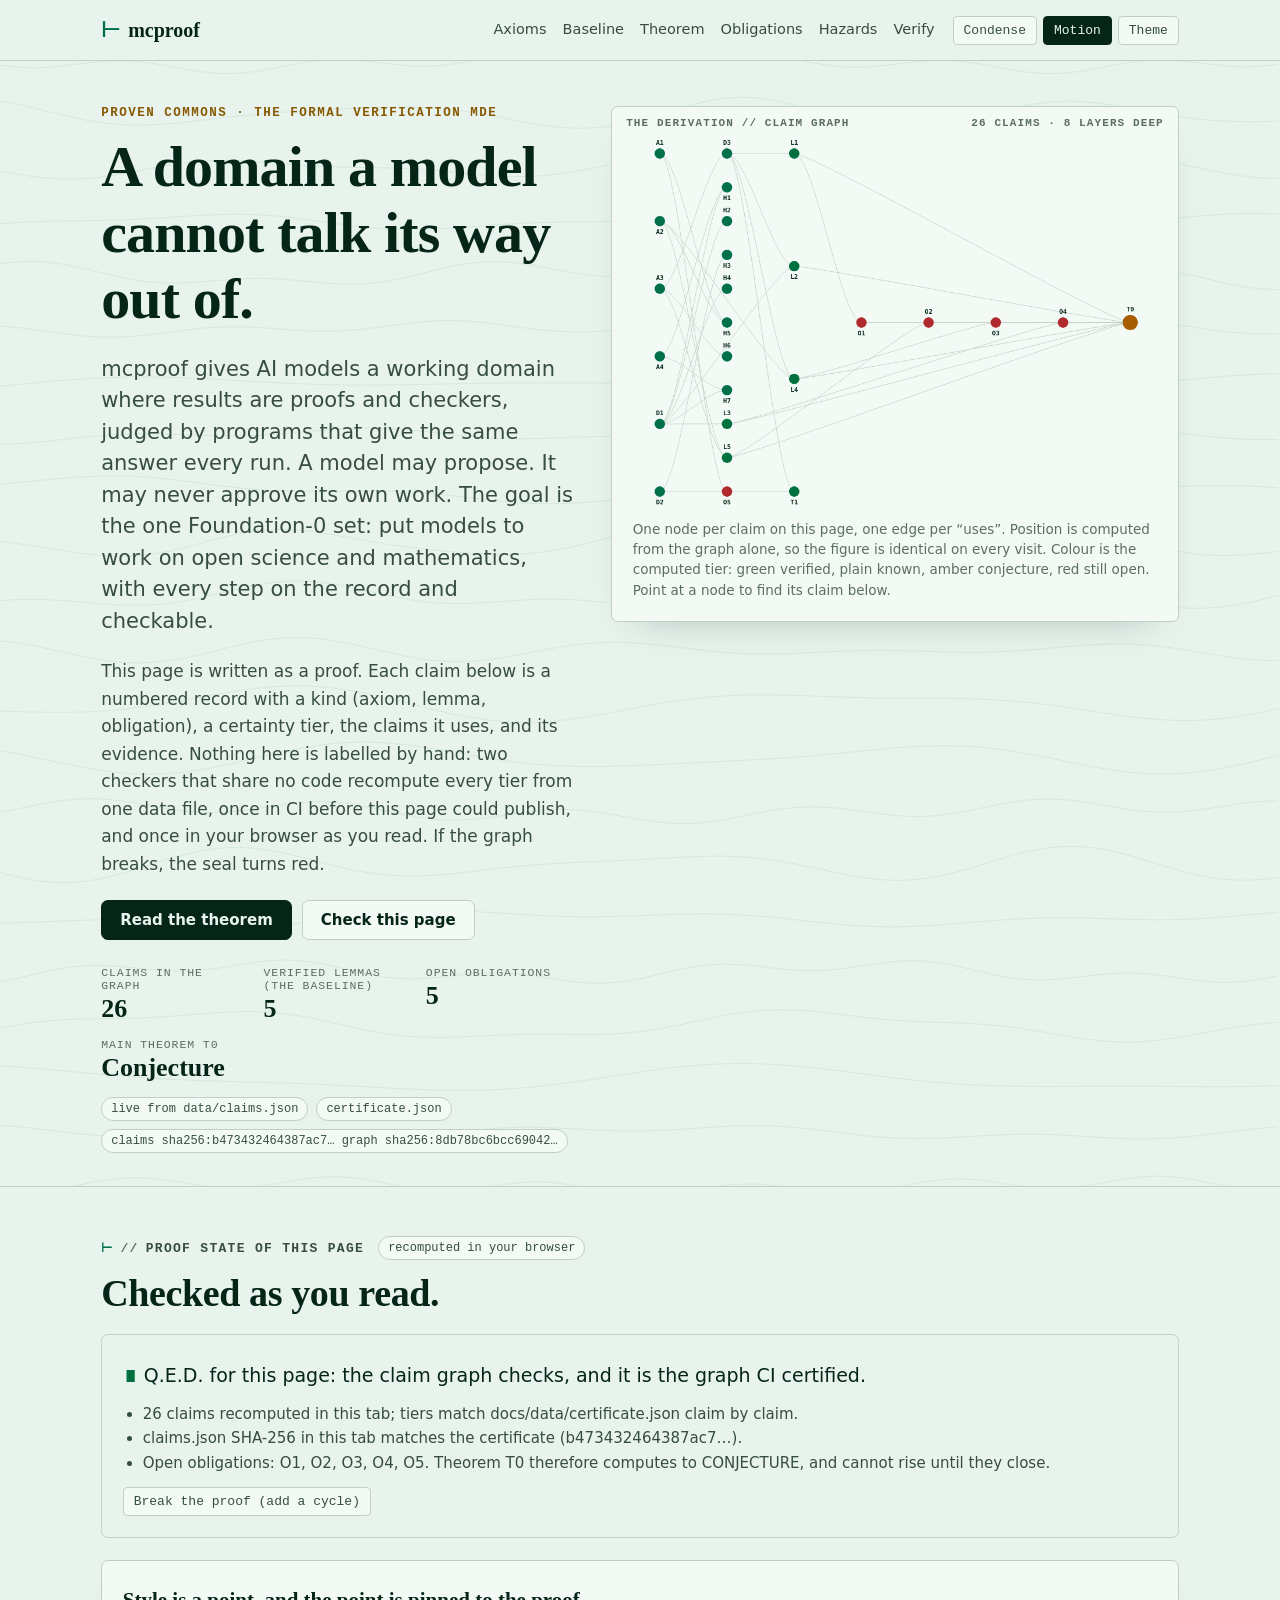
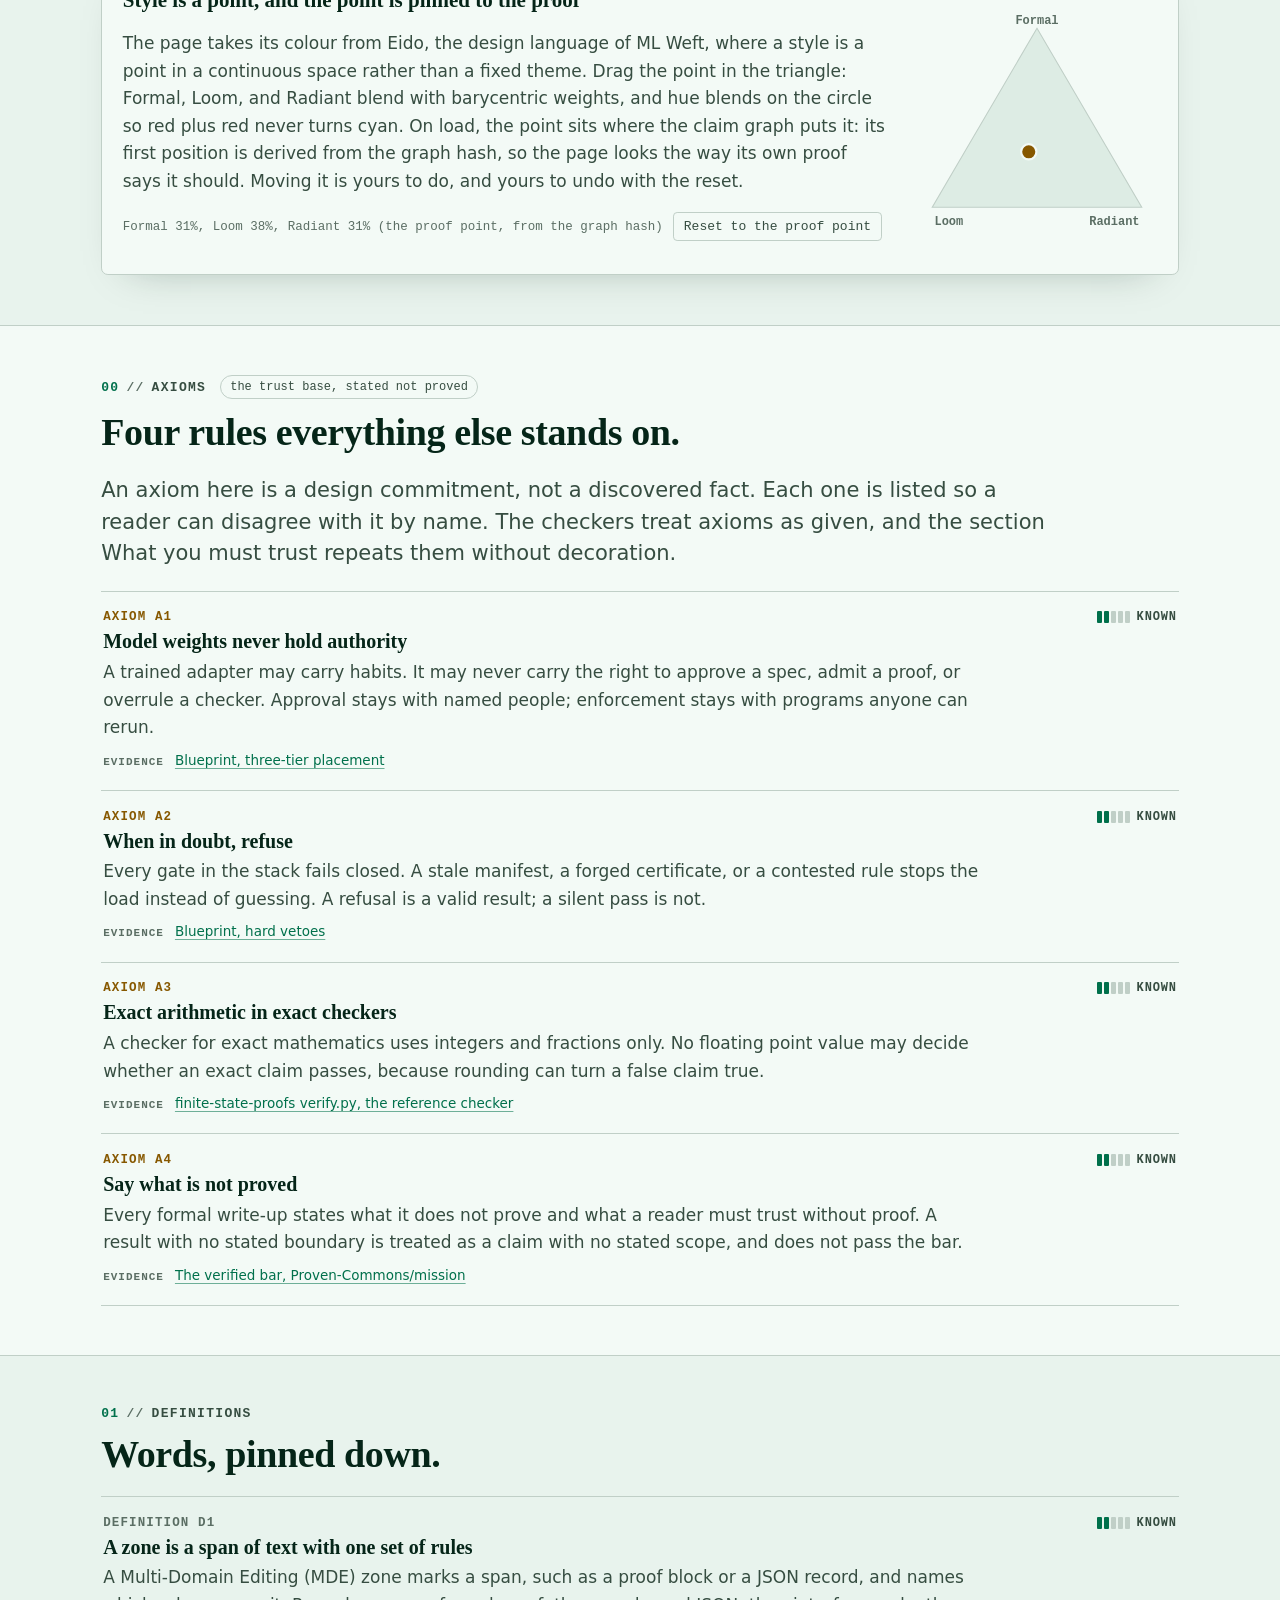
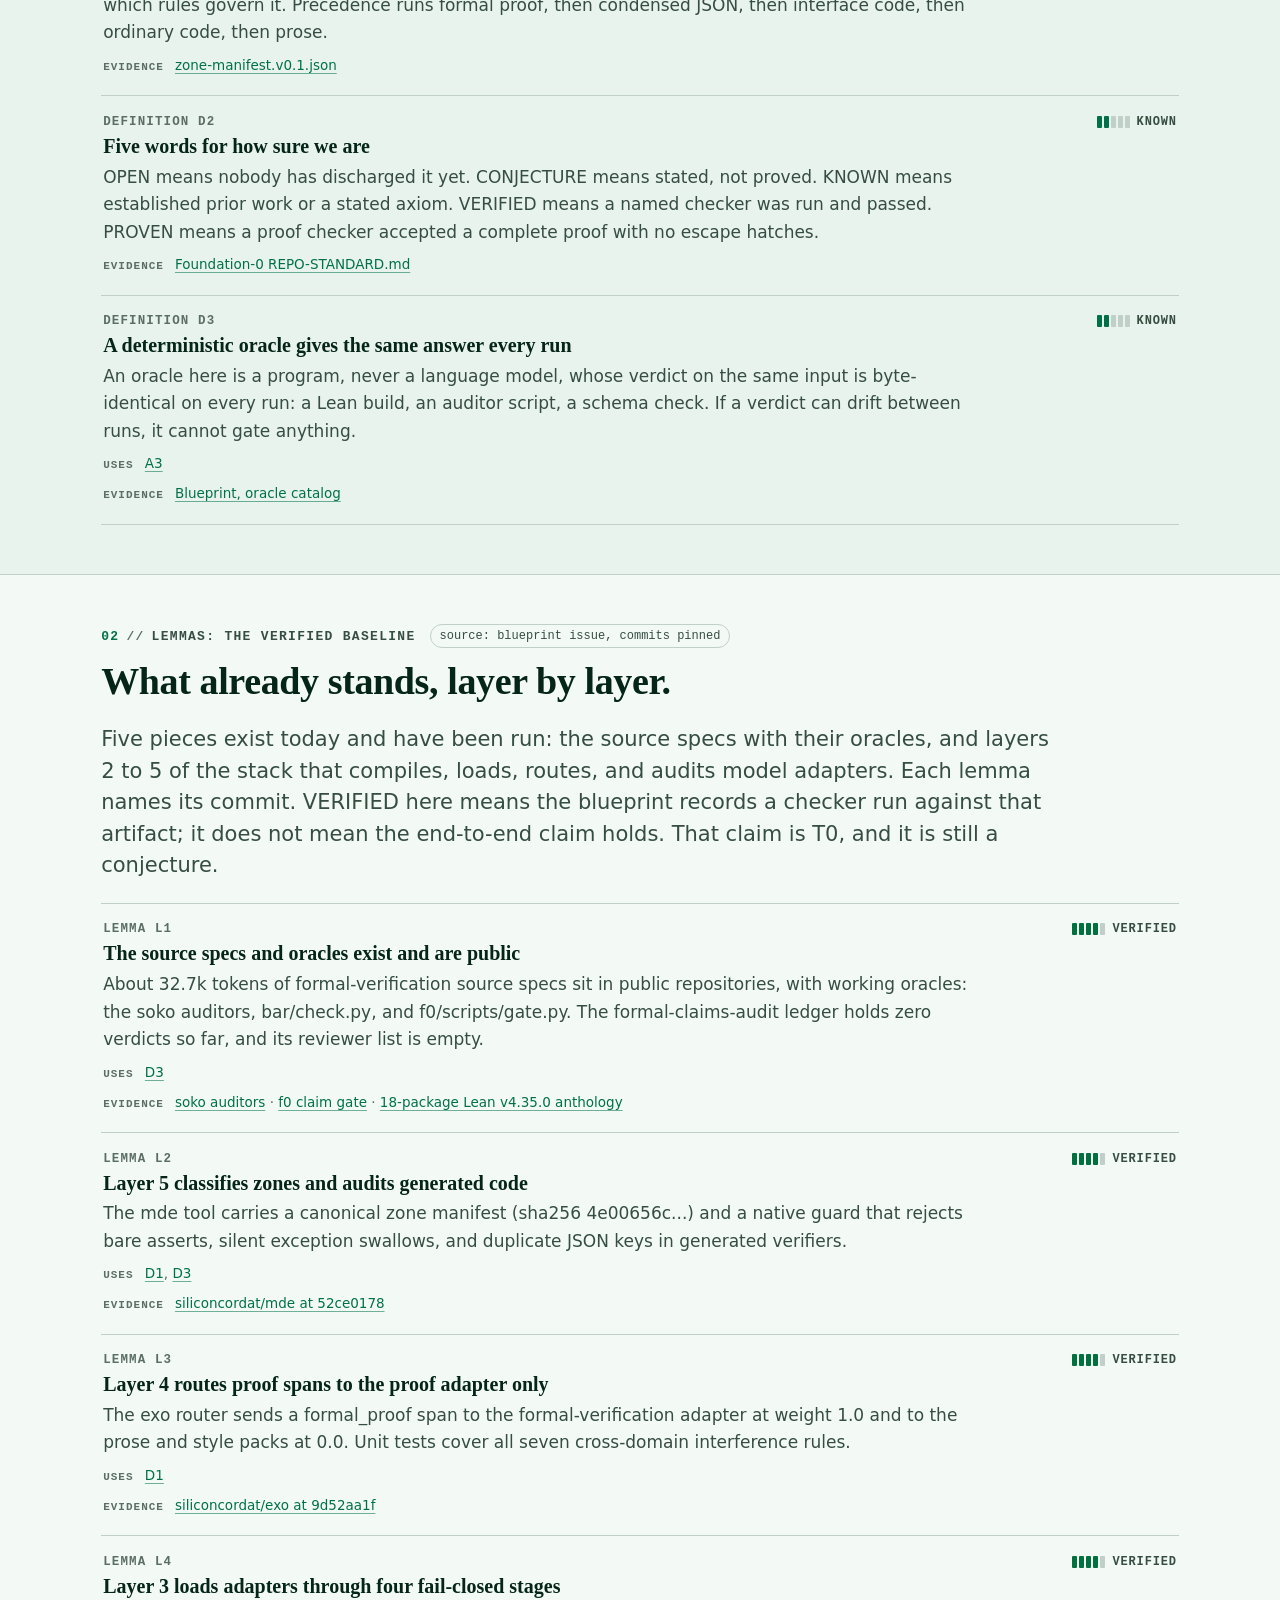
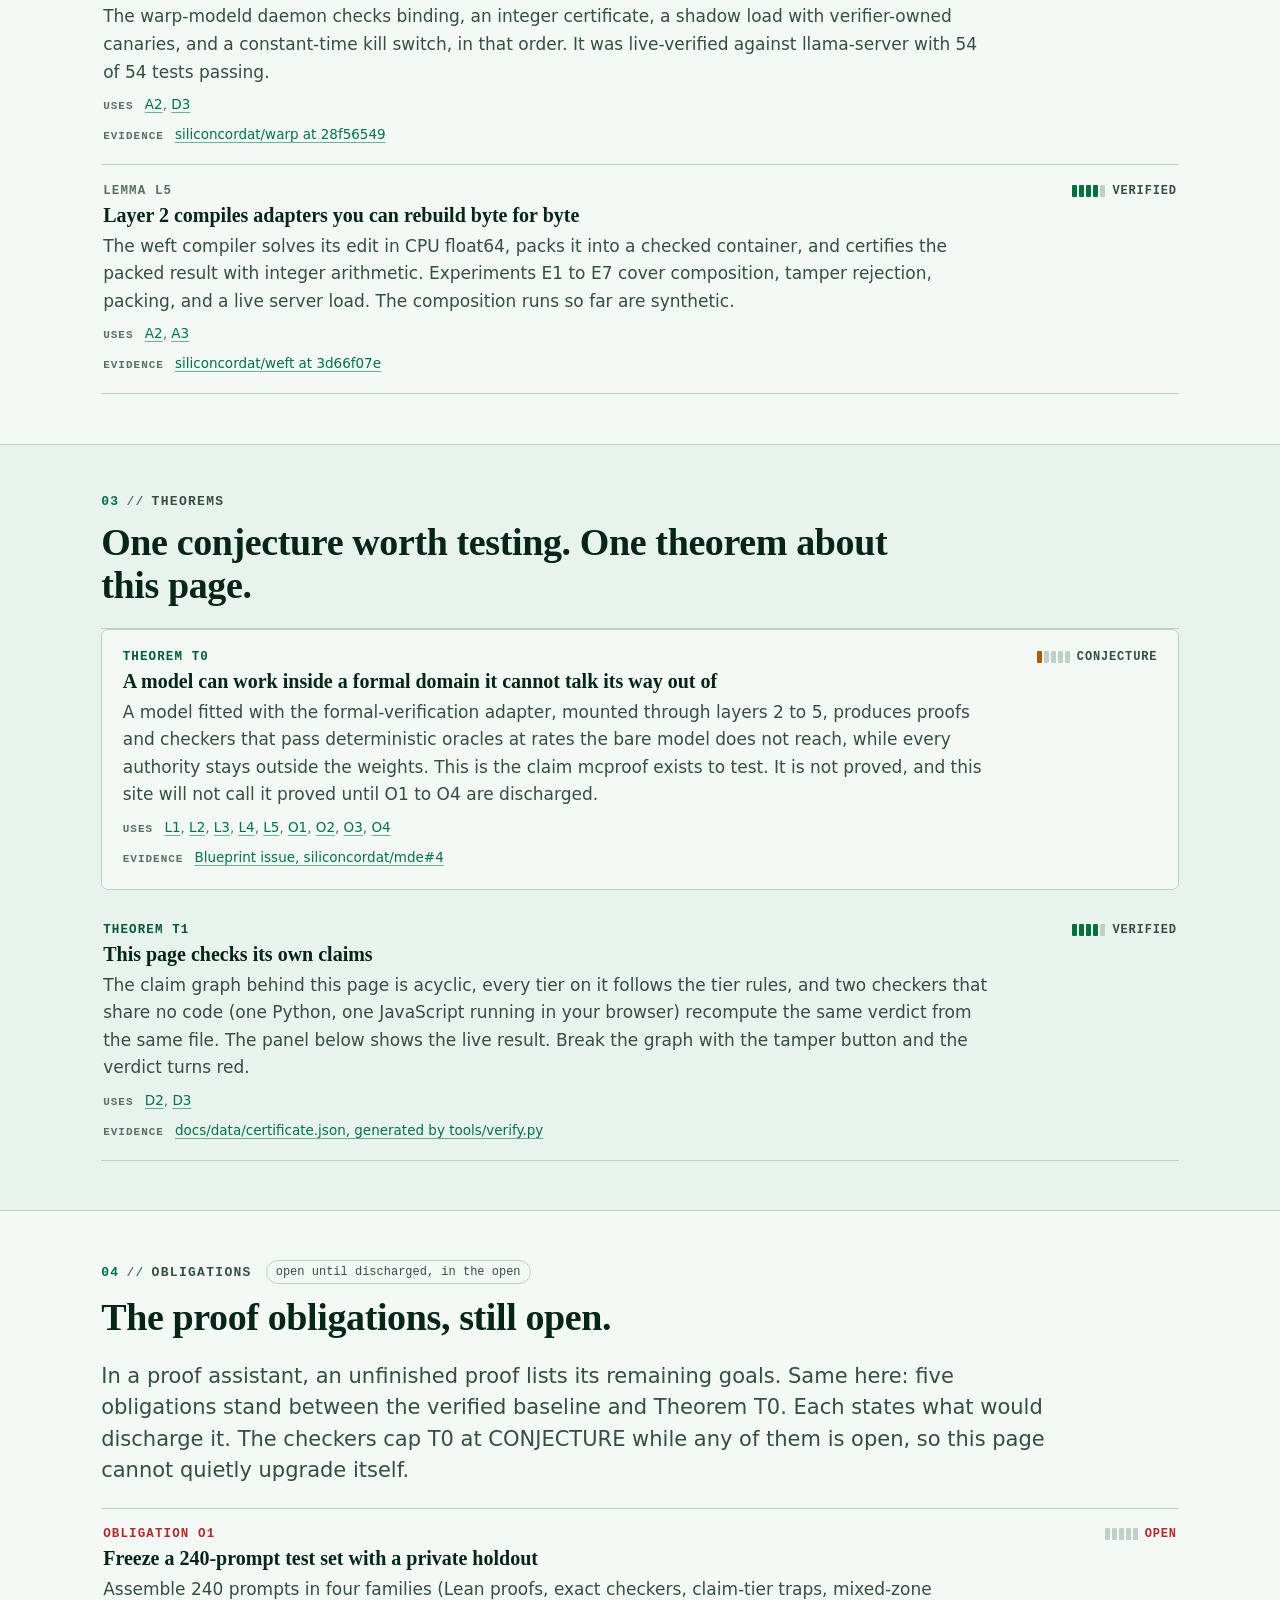
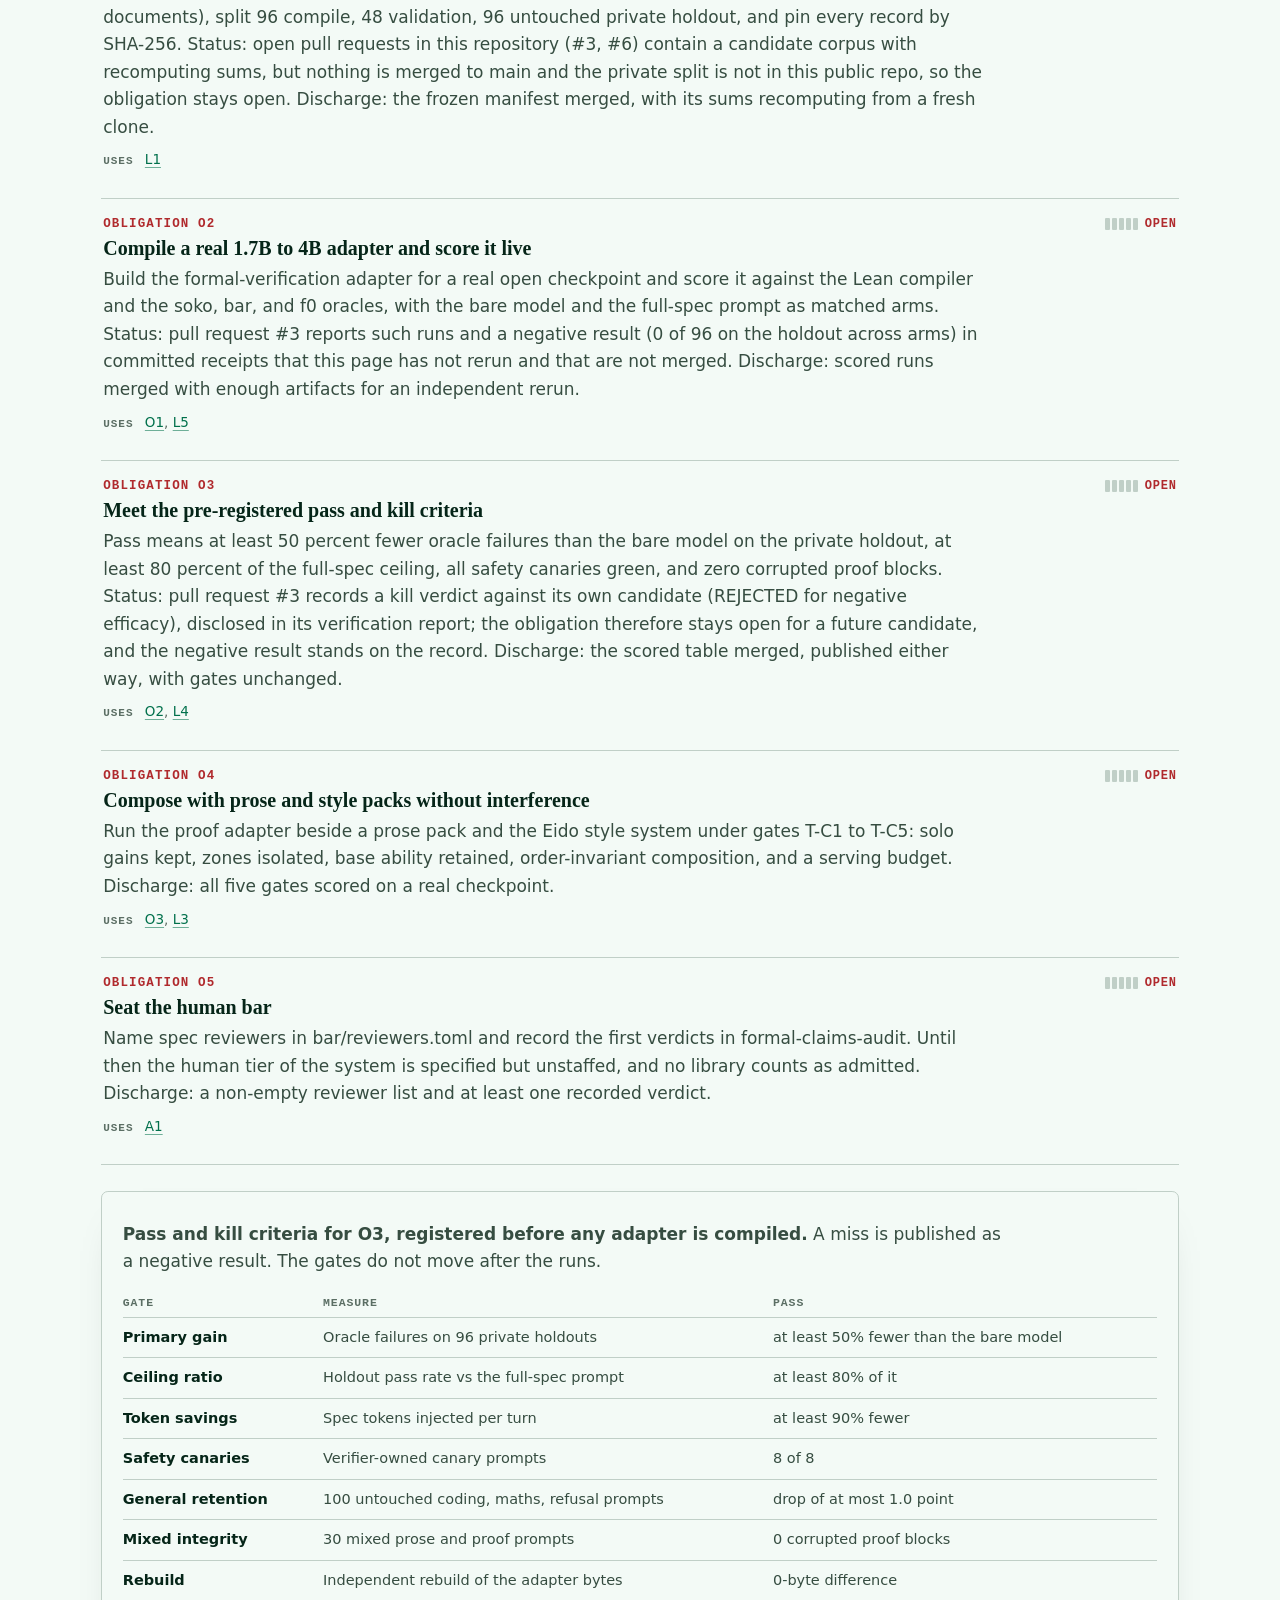
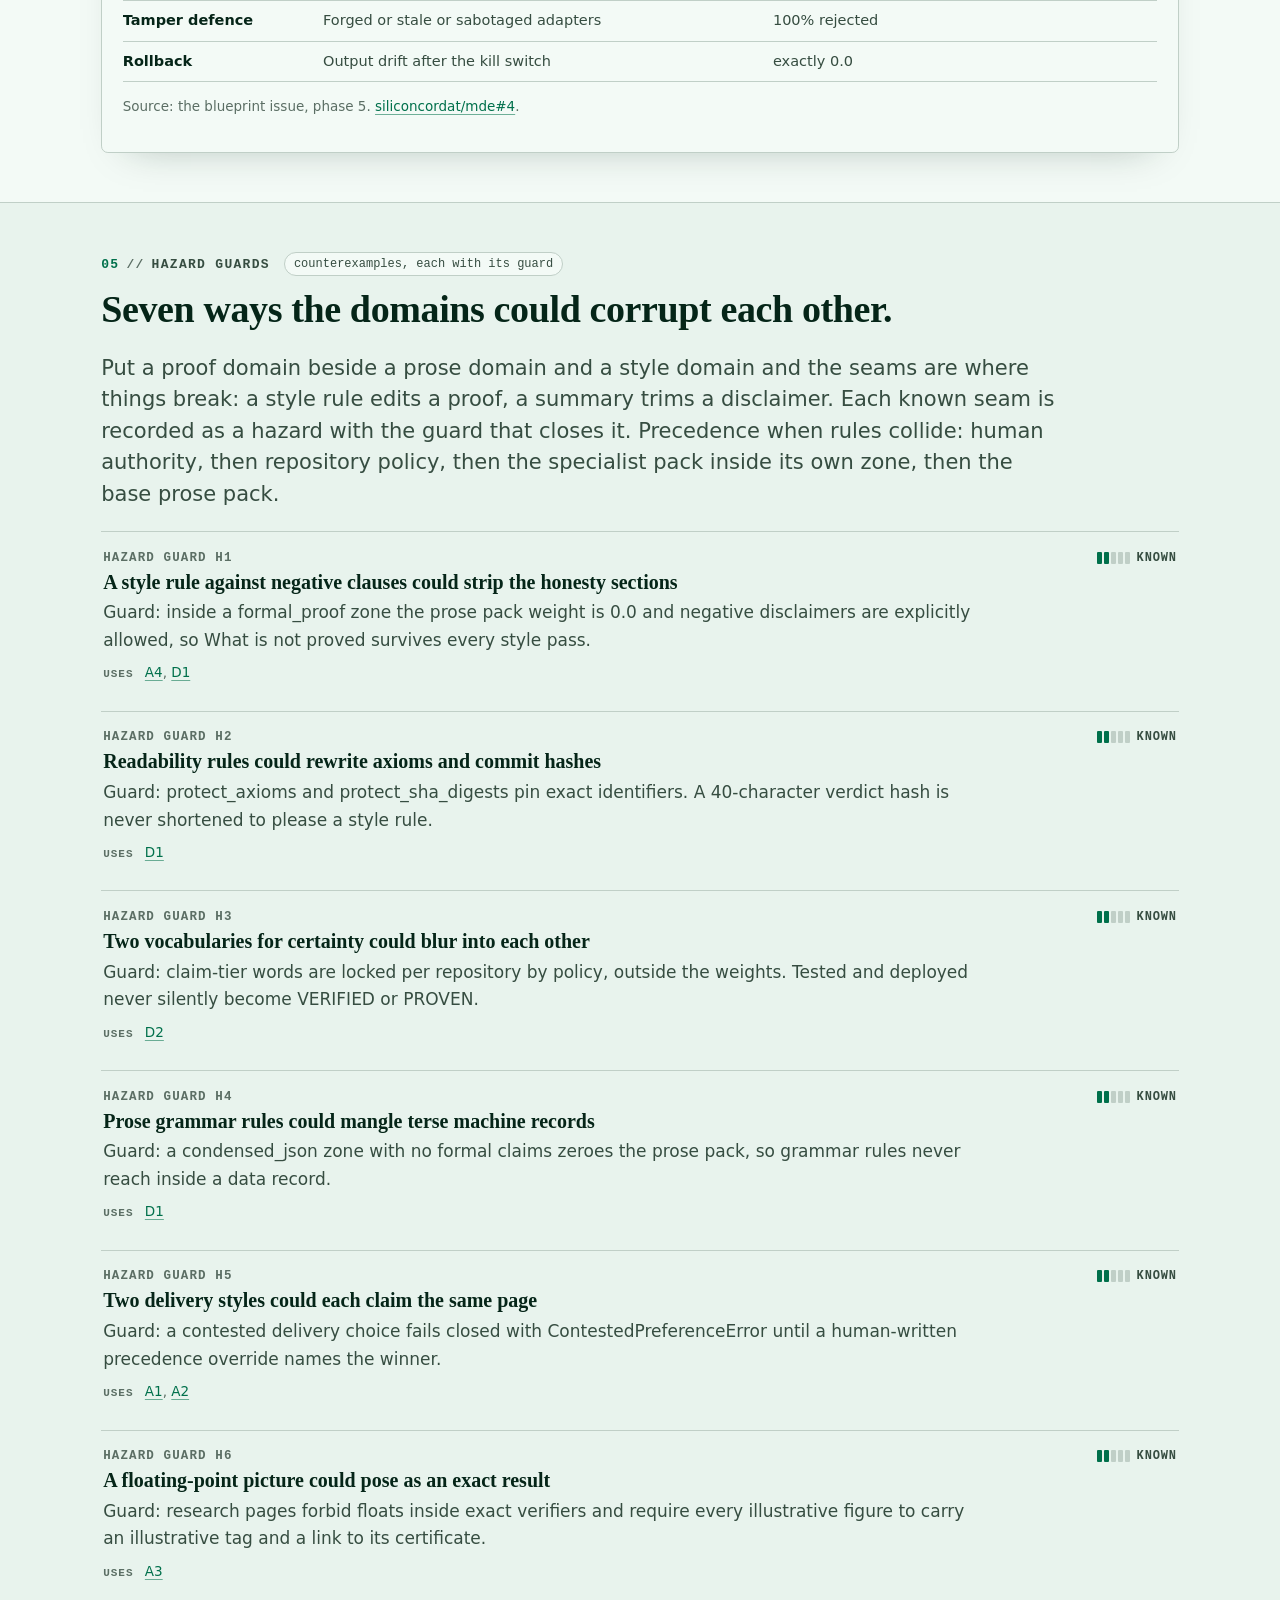
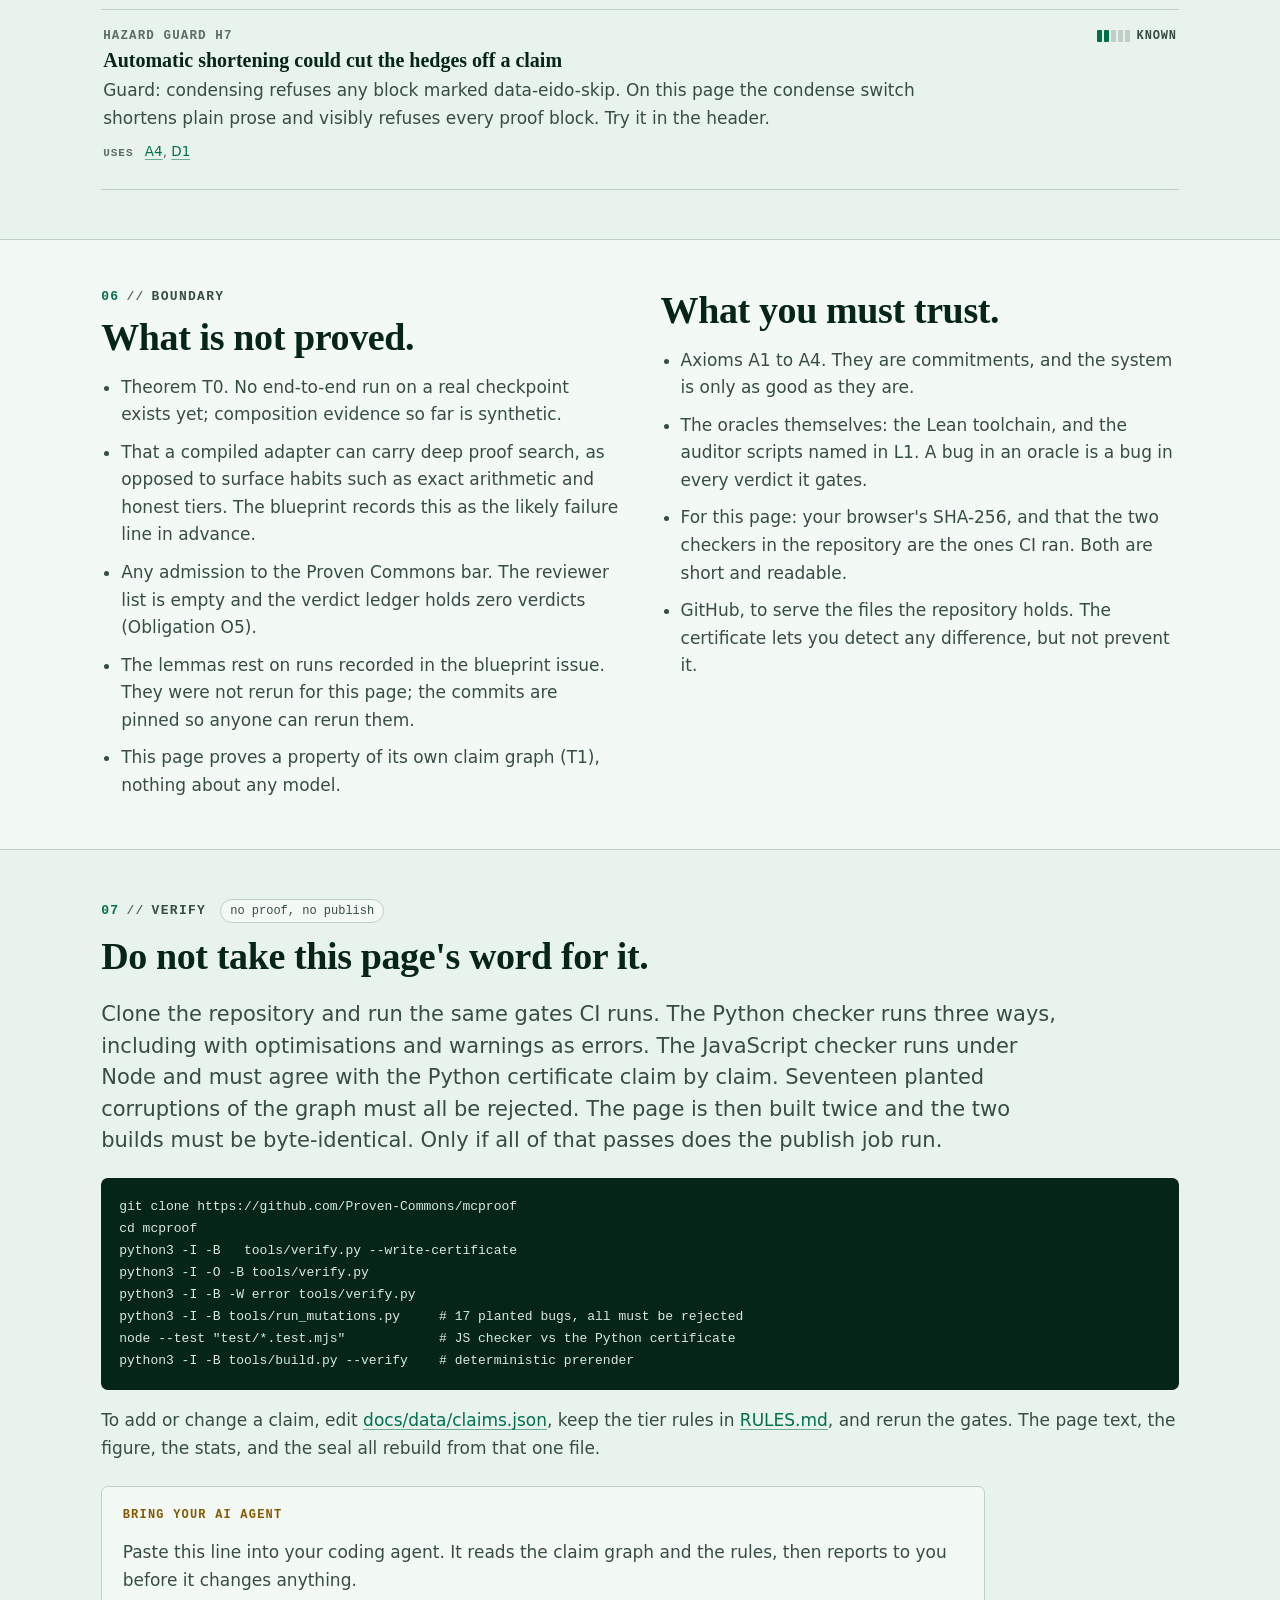
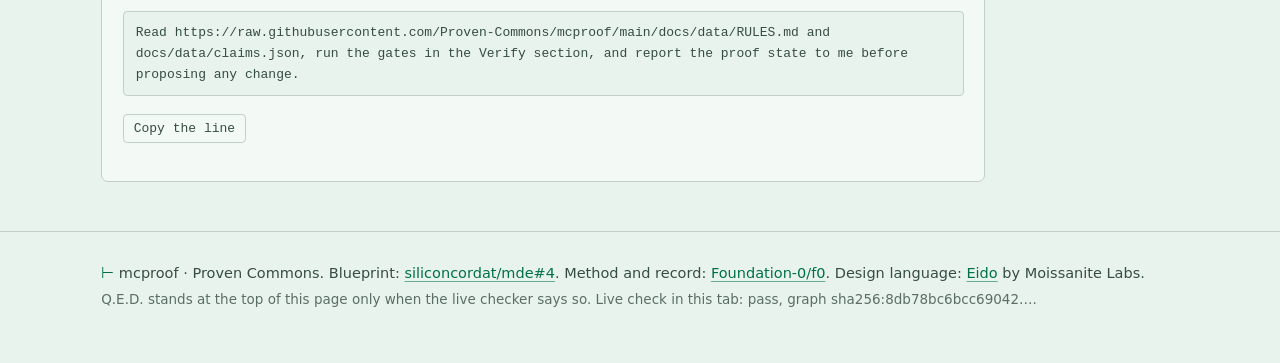
==== commit 6ddcc70d: "Harden checkers and refresh obligation claims after repo audit Prototype-safe tier checks, id/title/" ====
--- a/docs/index.html
+++ b/docs/index.html
@@ -55,7 +55,7 @@
         <div class="prov">
           <a class="chip" href="data/claims.json">live from data/claims.json</a>
           <a class="chip" href="data/certificate.json">certificate.json</a>
-          <span class="chip" data-seal><!--prerender:seal--><span class="seal-hash">claims sha256:06368909a8a2ba5f…</span> <span class="seal-hash">graph sha256:8db78bc6bcc69042…</span><!--/prerender:seal--></span>
+          <span class="chip" data-seal><!--prerender:seal--><span class="seal-hash">claims sha256:b473432464387ac7…</span> <span class="seal-hash">graph sha256:8db78bc6bcc69042…</span><!--/prerender:seal--></span>
         </div>
       </div>
 
@@ -80,7 +80,7 @@
           <button class="tbtn" type="button" data-tamper>Break the proof (add a cycle)</button>
           <button class="tbtn" type="button" data-restore hidden>Restore claims.json</button>
         </p>
-        <p class="fine" data-tamper-note hidden>The break happens in memory only, in this tab. The file on the server is untouched. Reload restores it too. This is Hazard-grade tampering, and both checkers reject it: the same corruption is one of the twelve planted bugs CI runs before publishing.</p>
+        <p class="fine" data-tamper-note hidden>The break happens in memory only, in this tab. The file on the server is untouched. Reload restores it too. This is Hazard-grade tampering, and both checkers reject it: the same corruption is one of the seventeen planted bugs CI runs before publishing.</p>
       </div>
       <div class="mixer frame">
         <div class="mixer-text">
@@ -89,7 +89,7 @@
           <p class="mixer-out"><output data-mixer-out for="simplex">weights derive from the graph hash on load</output>
           <button class="tbtn" type="button" data-mixer-reset>Reset to the proof point</button></p>
         </div>
-        <svg id="simplex" viewBox="0 0 220 200" role="slider" tabindex="0" aria-label="Style point. Arrow keys move it between Formal, Loom and Radiant." aria-valuetext="">
+        <svg id="simplex" viewBox="0 0 220 200" role="slider" tabindex="0" aria-label="Style point, Formal weight. Arrow keys move it between Formal, Loom and Radiant." aria-valuemin="0" aria-valuemax="100" aria-valuenow="33" aria-valuetext="">
           <polygon points="110,14 14,178 206,178" class="tri"></polygon>
           <text x="110" y="10" text-anchor="middle">Formal</text>
           <text x="16" y="194">Loom</text>
@@ -184,7 +184,7 @@
 <header><span class="cid">Lemma L5</span><span class="tier"><span class="ladder" data-r="4" aria-hidden="true"><i></i><i></i><i></i><i></i><i></i></span>Verified</span></header>
 <h3>Layer 2 compiles adapters you can rebuild byte for byte</h3>
 <p>The weft compiler solves its edit in CPU float64, packs it into a checked container, and certifies the packed result with integer arithmetic. Experiments E1 to E7 cover composition, tamper rejection, packing, and a live server load. The composition runs so far are synthetic.</p>
-<p class="deps"><span>Uses</span> <a href="#claim-A2">A2</a>, <a href="#claim-A3">A3</a></p><div class="evid"><span>Evidence</span><ul><li><a href="https://github.com/siliconcordat/weft/blob/main/experiments/RESULTS.md">siliconcordat/weft at 3d66f07e, RESULTS.md</a></li></ul></div></article>
+<p class="deps"><span>Uses</span> <a href="#claim-A2">A2</a>, <a href="#claim-A3">A3</a></p><div class="evid"><span>Evidence</span><ul><li><a href="https://github.com/siliconcordat/weft/commit/3d66f07e5ee67863a7e6c1029e7473c9c8c11b08">siliconcordat/weft at 3d66f07e</a></li></ul></div></article>
 <!--/prerender:claims-baseline--></div>
     </div>
   </section>
@@ -216,17 +216,17 @@
 <article class="claim" id="claim-O1" data-claim="O1" data-kind="obligation" data-tier="OPEN" data-eido-skip>
 <header><span class="cid">Obligation O1</span><span class="tier"><span class="ladder" data-r="0" aria-hidden="true"><i></i><i></i><i></i><i></i><i></i></span>Open</span></header>
 <h3>Freeze a 240-prompt test set with a private holdout</h3>
-<p>Assemble 240 prompts in four families (Lean proofs, exact checkers, claim-tier traps, mixed-zone documents), split 96 compile, 48 validation, 96 untouched private holdout, and pin every record by SHA-256. Discharge: the frozen manifest and its sums file exist and recompute.</p>
+<p>Assemble 240 prompts in four families (Lean proofs, exact checkers, claim-tier traps, mixed-zone documents), split 96 compile, 48 validation, 96 untouched private holdout, and pin every record by SHA-256. Status: open pull requests in this repository (#3, #6) contain a candidate corpus with recomputing sums, but nothing is merged to main and the private split is not in this public repo, so the obligation stays open. Discharge: the frozen manifest merged, with its sums recomputing from a fresh clone.</p>
 <p class="deps"><span>Uses</span> <a href="#claim-L1">L1</a></p></article>
 <article class="claim" id="claim-O2" data-claim="O2" data-kind="obligation" data-tier="OPEN" data-eido-skip>
 <header><span class="cid">Obligation O2</span><span class="tier"><span class="ladder" data-r="0" aria-hidden="true"><i></i><i></i><i></i><i></i><i></i></span>Open</span></header>
 <h3>Compile a real 1.7B to 4B adapter and score it live</h3>
-<p>Build the formal-verification adapter for a real open checkpoint and score it against the Lean compiler and the soko, bar, and f0 oracles. Discharge: scored runs on the frozen set, with the bare model and the full-spec prompt as matched arms.</p>
+<p>Build the formal-verification adapter for a real open checkpoint and score it against the Lean compiler and the soko, bar, and f0 oracles, with the bare model and the full-spec prompt as matched arms. Status: pull request #3 reports such runs and a negative result (0 of 96 on the holdout across arms) in committed receipts that this page has not rerun and that are not merged. Discharge: scored runs merged with enough artifacts for an independent rerun.</p>
 <p class="deps"><span>Uses</span> <a href="#claim-O1">O1</a>, <a href="#claim-L5">L5</a></p></article>
 <article class="claim" id="claim-O3" data-claim="O3" data-kind="obligation" data-tier="OPEN" data-eido-skip>
 <header><span class="cid">Obligation O3</span><span class="tier"><span class="ladder" data-r="0" aria-hidden="true"><i></i><i></i><i></i><i></i><i></i></span>Open</span></header>
 <h3>Meet the pre-registered pass and kill criteria</h3>
-<p>Pass means at least 50 percent fewer oracle failures than the bare model on the private holdout, at least 80 percent of the full-spec ceiling, all safety canaries green, and zero corrupted proof blocks. Discharge: the scored table, published either way. A miss on deep proof search is published as a negative result, not re-gated.</p>
+<p>Pass means at least 50 percent fewer oracle failures than the bare model on the private holdout, at least 80 percent of the full-spec ceiling, all safety canaries green, and zero corrupted proof blocks. Status: pull request #3 records a kill verdict against its own candidate (REJECTED for negative efficacy), disclosed in its verification report; the obligation therefore stays open for a future candidate, and the negative result stands on the record. Discharge: the scored table merged, published either way, with gates unchanged.</p>
 <p class="deps"><span>Uses</span> <a href="#claim-O2">O2</a>, <a href="#claim-L4">L4</a></p></article>
 <article class="claim" id="claim-O4" data-claim="O4" data-kind="obligation" data-tier="OPEN" data-eido-skip>
 <header><span class="cid">Obligation O4</span><span class="tier"><span class="ladder" data-r="0" aria-hidden="true"><i></i><i></i><i></i><i></i><i></i></span>Open</span></header>
@@ -336,13 +336,13 @@
     <div class="wrap">
       <div class="sec-head"><p class="sec-label"><b>07</b><i>//</i>Verify</p><span class="chip">no proof, no publish</span></div>
       <h2 id="ver-h">Do not take this page's word for it.</h2>
-      <p class="lede" data-condense="verify">Clone the repository and run the same gates CI runs. The Python checker runs three ways, including with optimisations and warnings as errors. The JavaScript checker runs under Node and must agree with the Python certificate claim by claim. Twelve planted corruptions of the graph must all be rejected. The page is then built twice and the two builds must be byte-identical. Only if all of that passes does the publish job run.</p>
+      <p class="lede" data-condense="verify">Clone the repository and run the same gates CI runs. The Python checker runs three ways, including with optimisations and warnings as errors. The JavaScript checker runs under Node and must agree with the Python certificate claim by claim. Seventeen planted corruptions of the graph must all be rejected. The page is then built twice and the two builds must be byte-identical. Only if all of that passes does the publish job run.</p>
       <pre class="code"><code>git clone https://github.com/Proven-Commons/mcproof
 cd mcproof
 python3 -I -B   tools/verify.py --write-certificate
 python3 -I -O -B tools/verify.py
 python3 -I -B -W error tools/verify.py
-python3 -I -B tools/run_mutations.py     # 12 planted bugs, all must be rejected
+python3 -I -B tools/run_mutations.py     # 17 planted bugs, all must be rejected
 node --test "test/*.test.mjs"            # JS checker vs the Python certificate
 python3 -I -B tools/build.py --verify    # deterministic prerender</code></pre>
       <p>To add or change a claim, edit <a href="data/claims.json">docs/data/claims.json</a>, keep the tier rules in <a href="data/RULES.md">RULES.md</a>, and rerun the gates. The page text, the figure, the stats, and the seal all rebuild from that one file.</p>
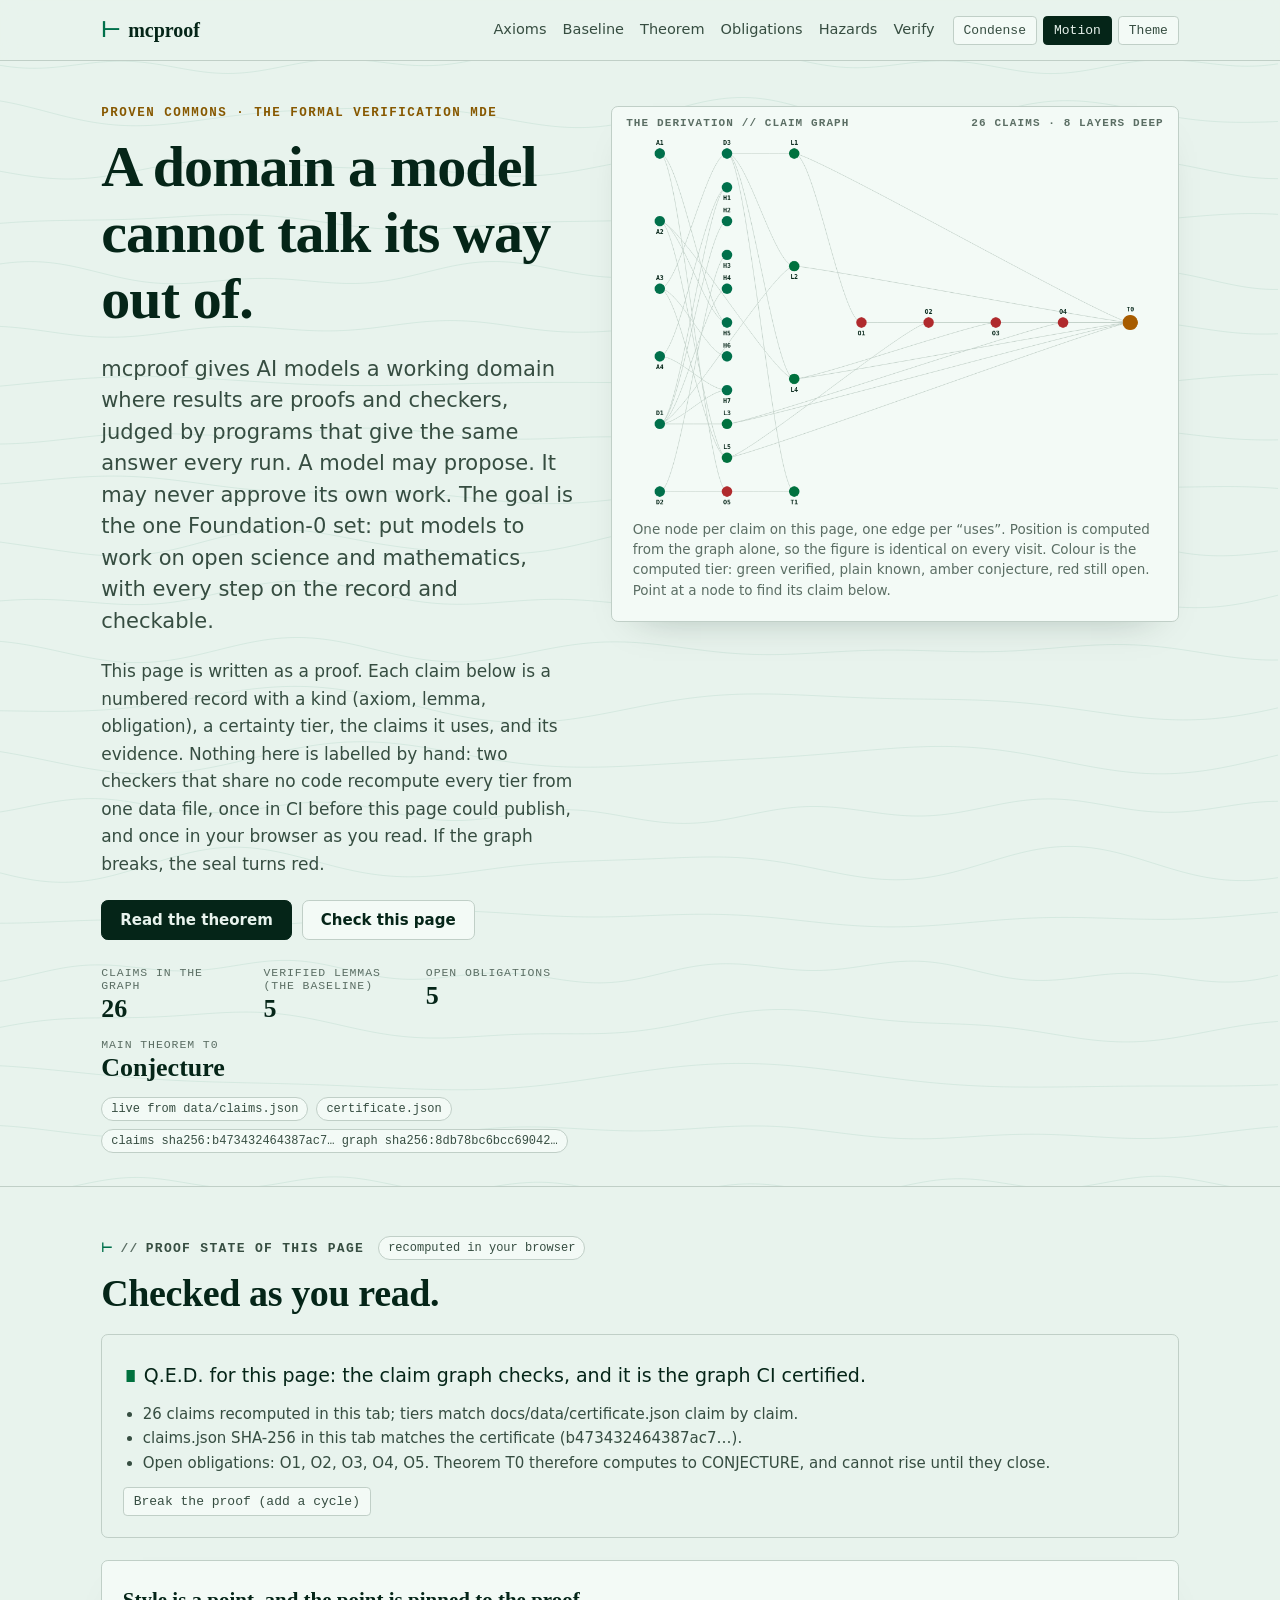
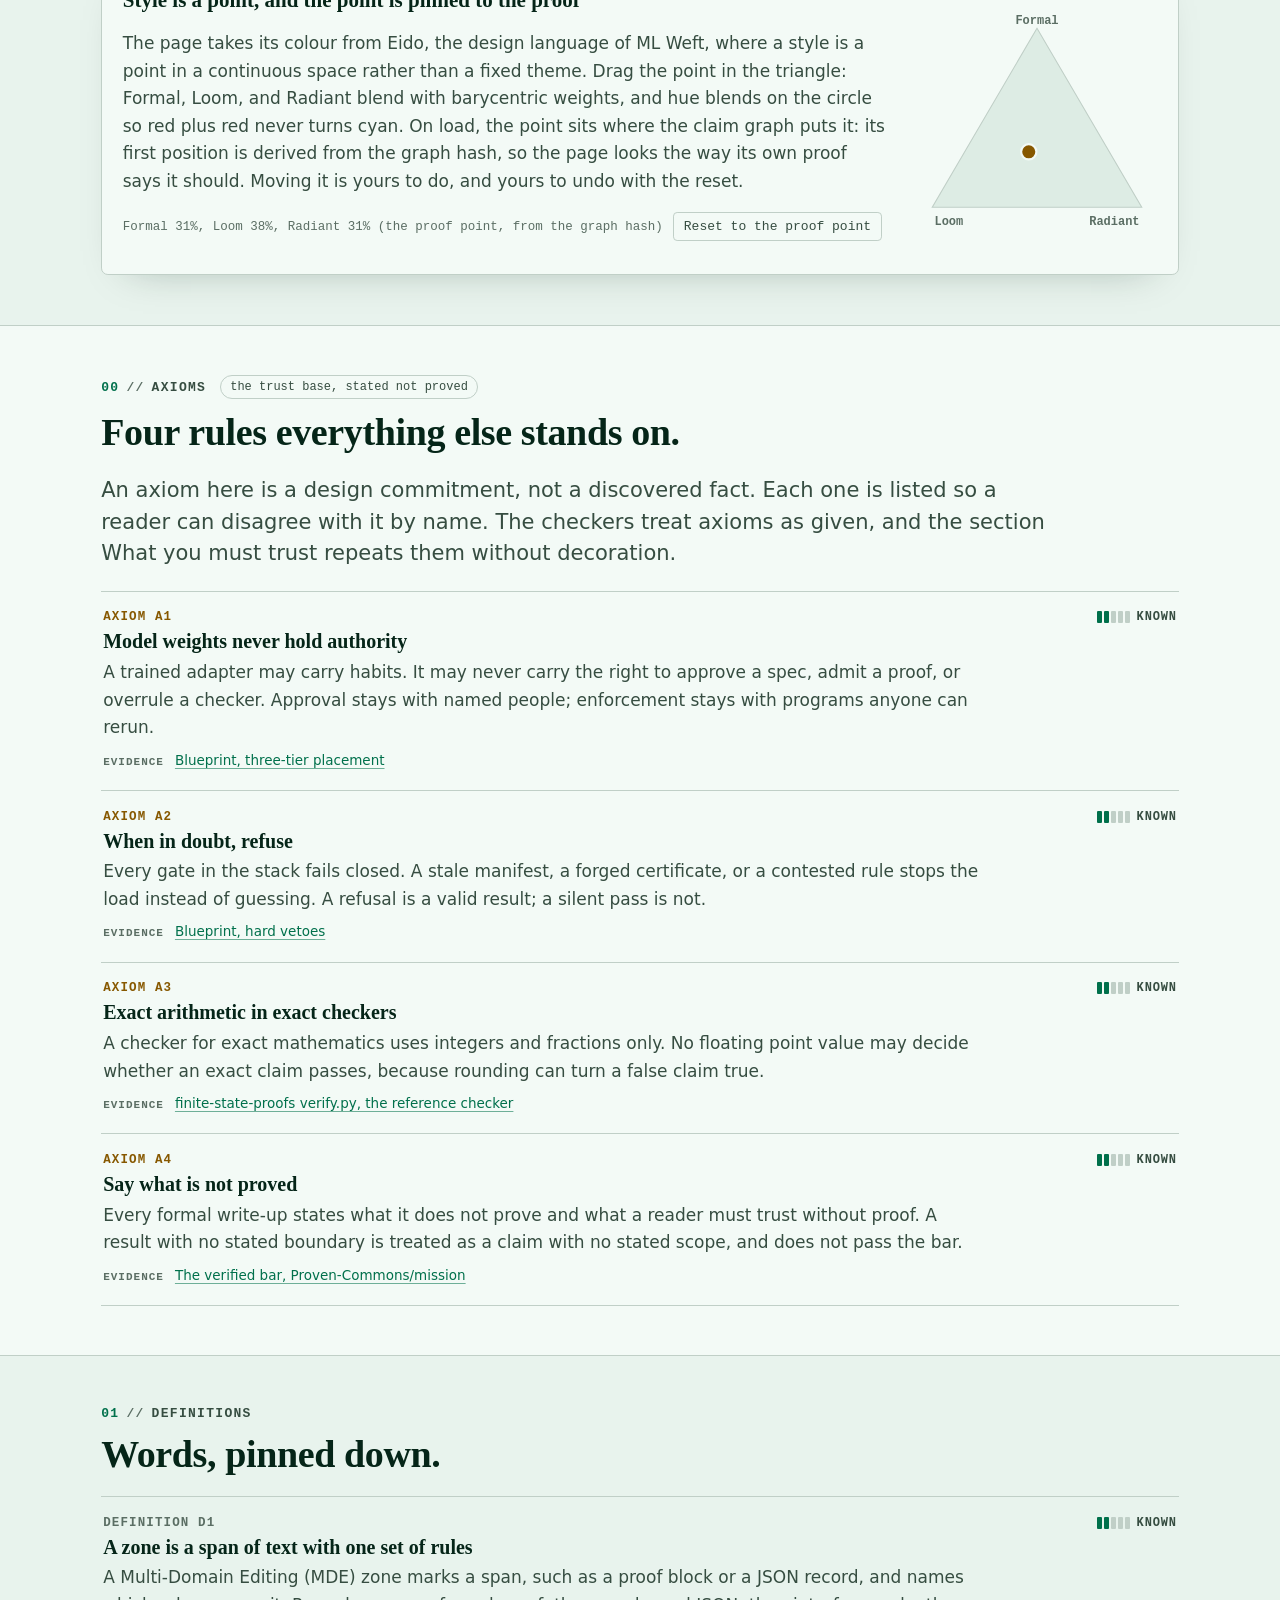
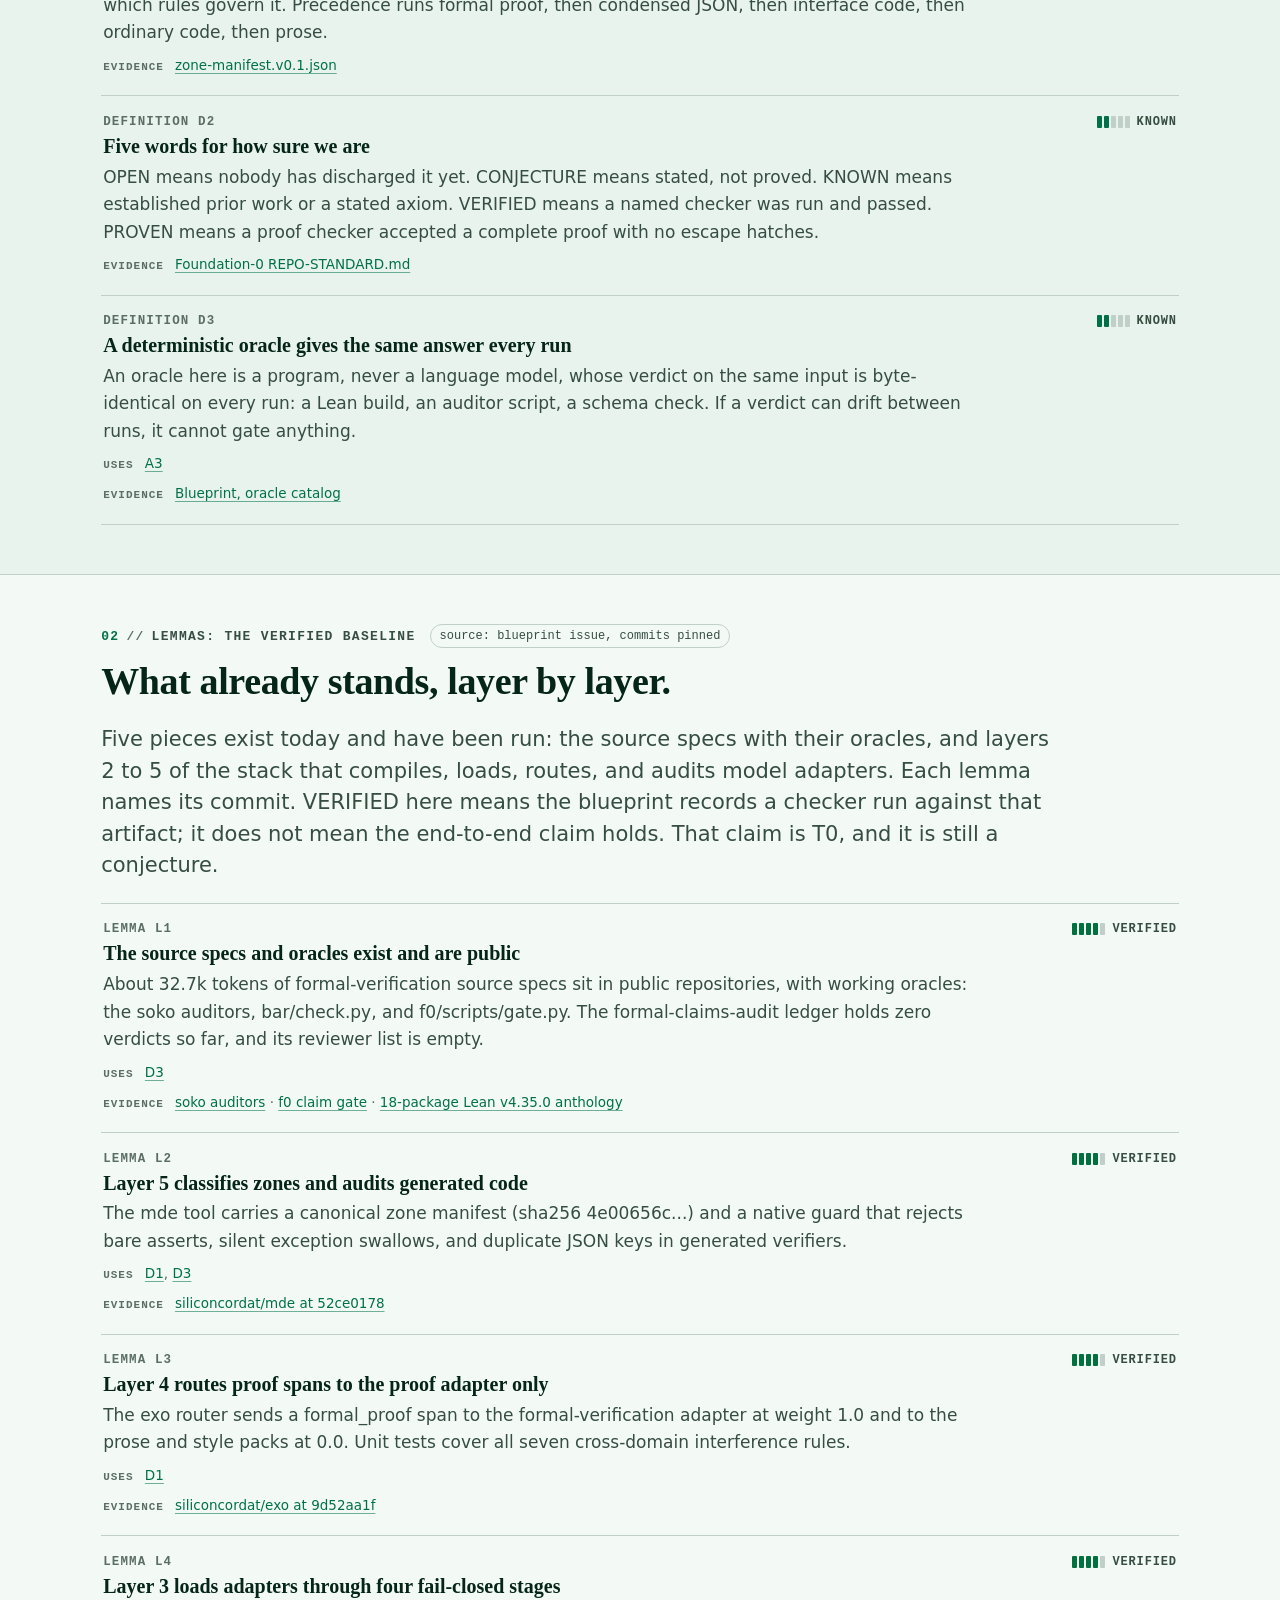
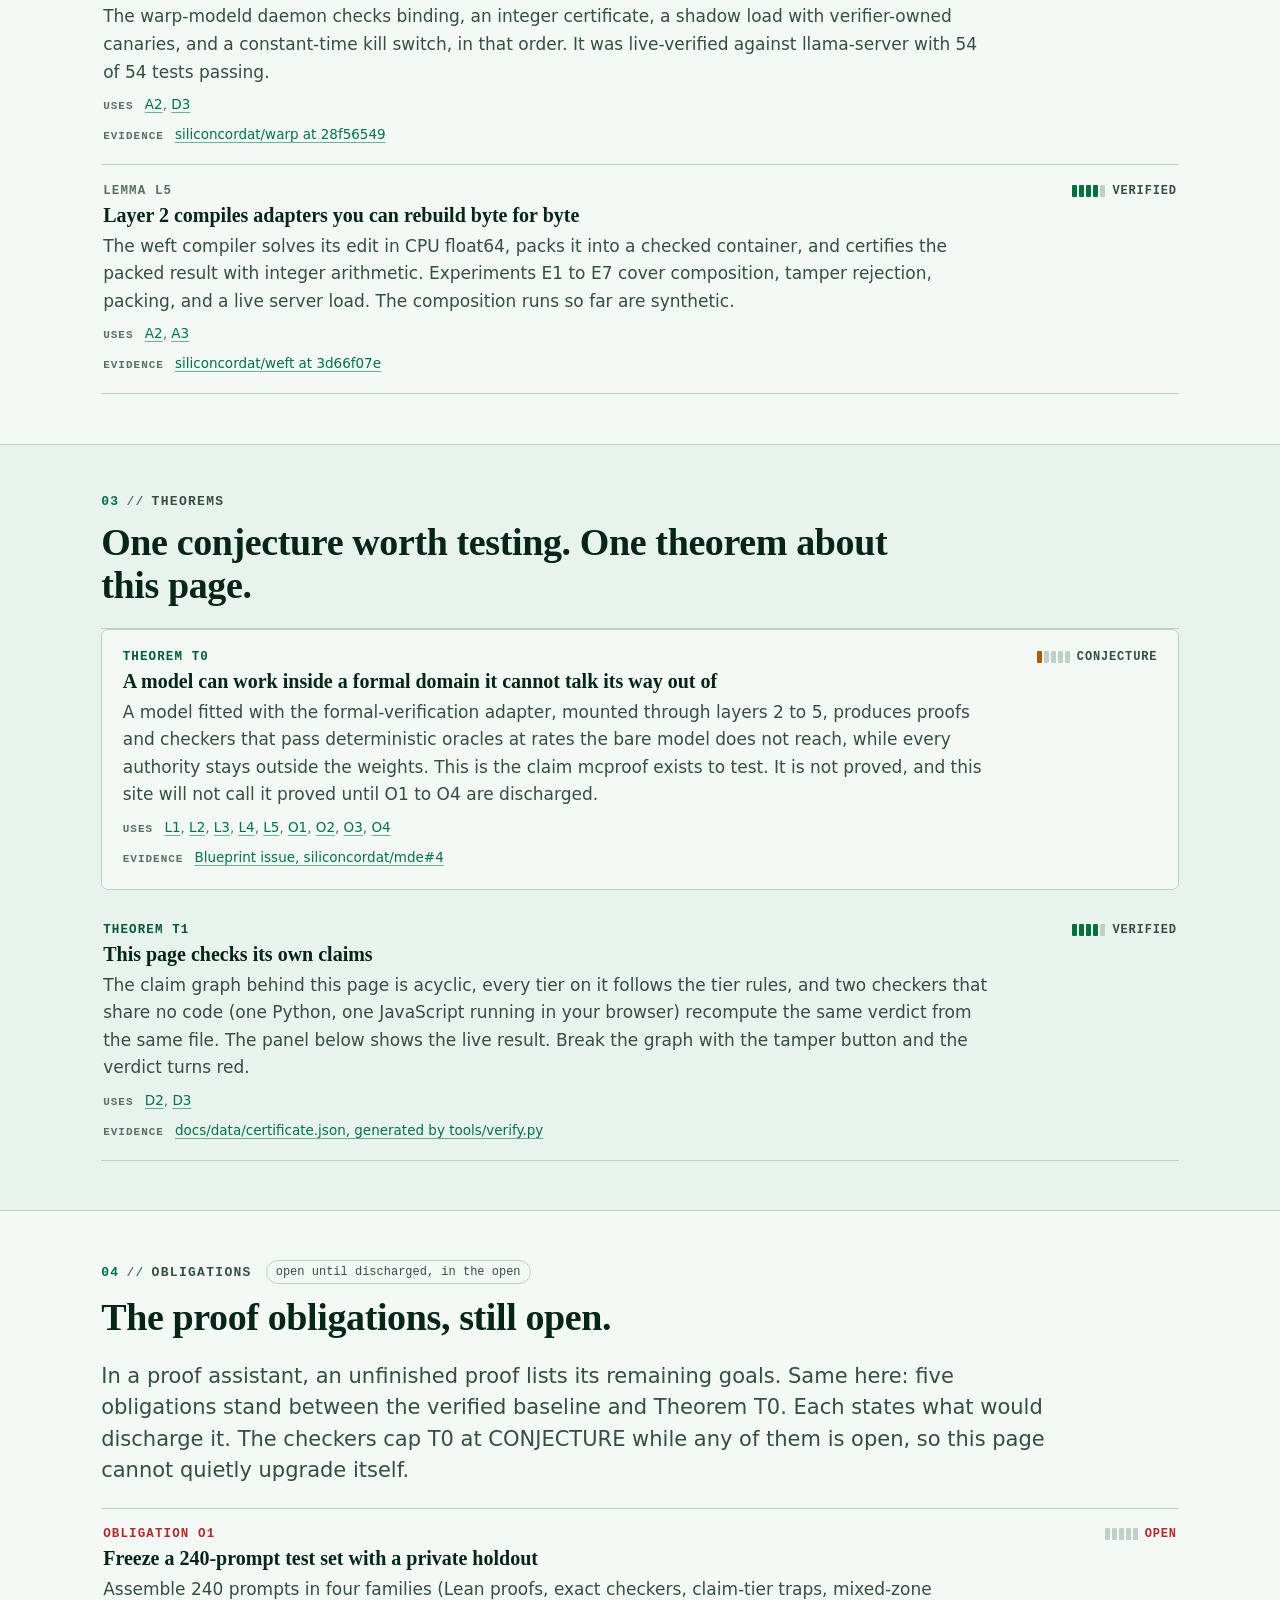
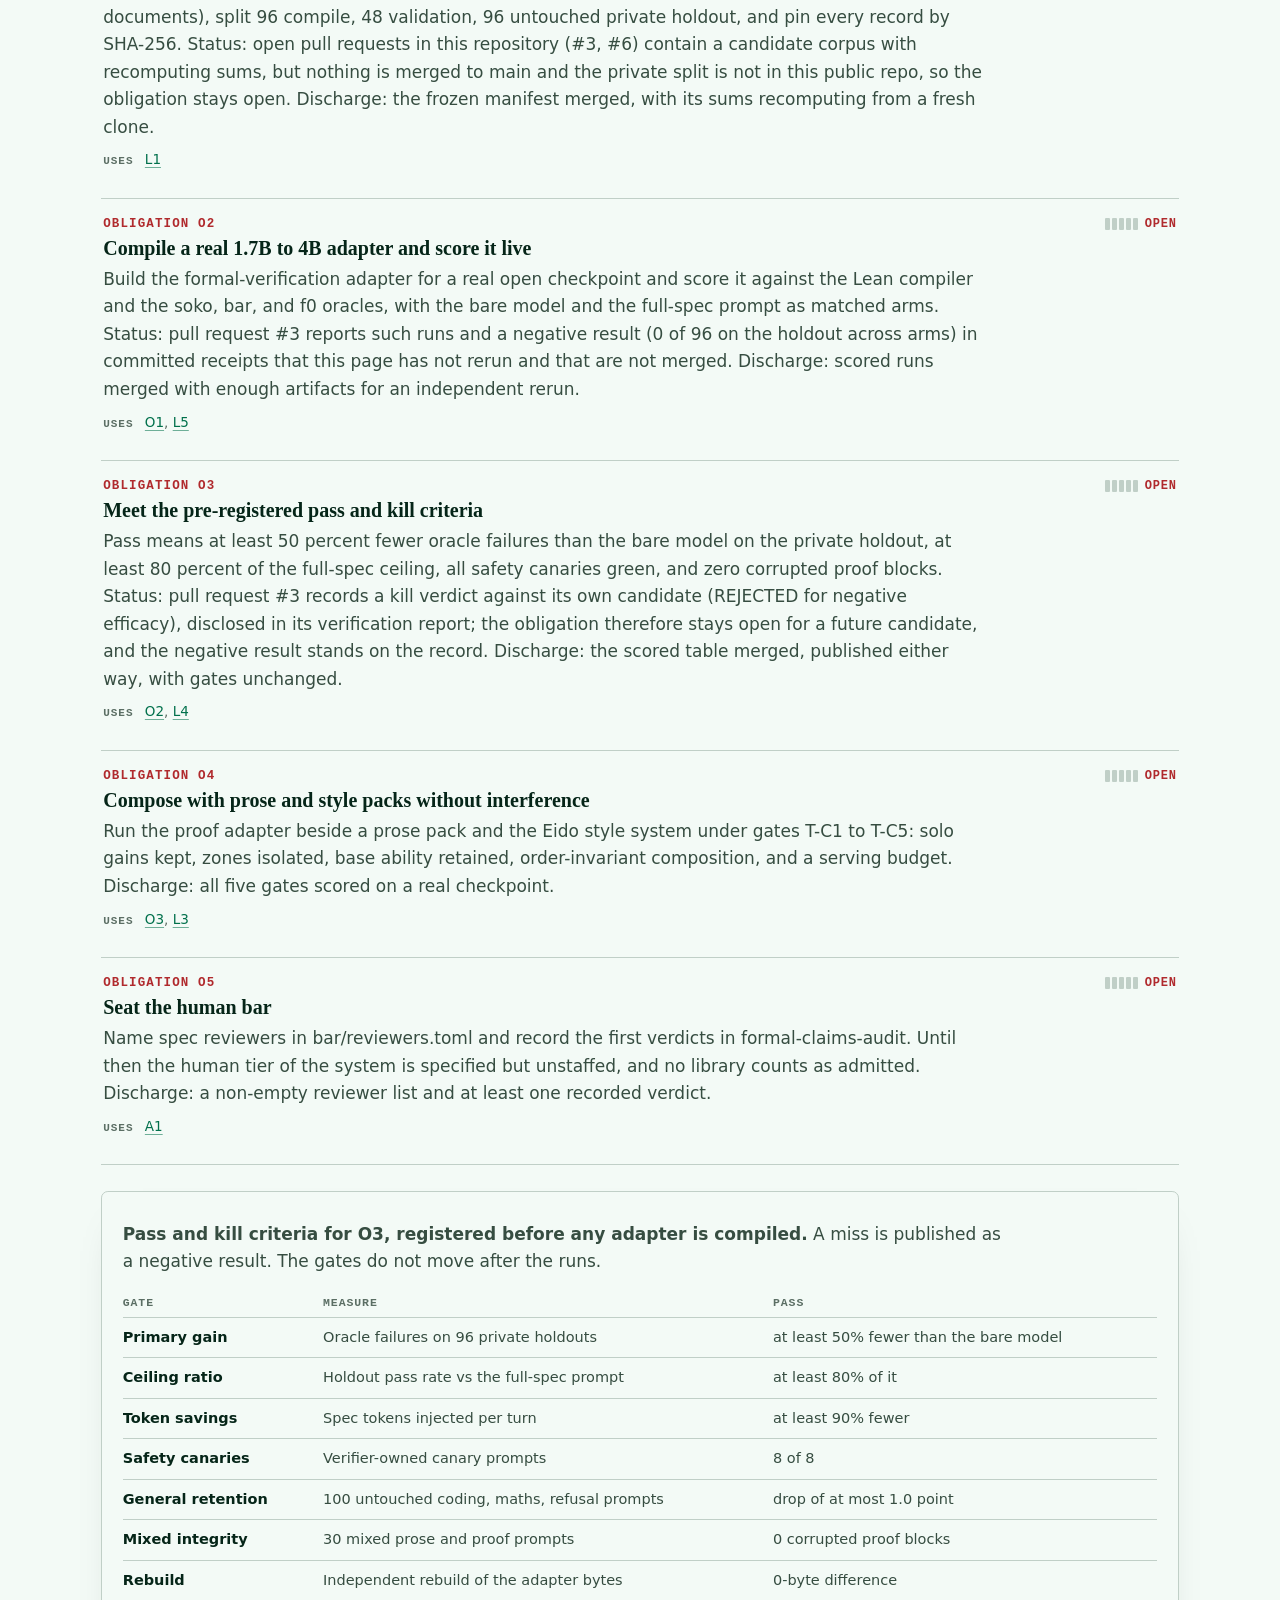
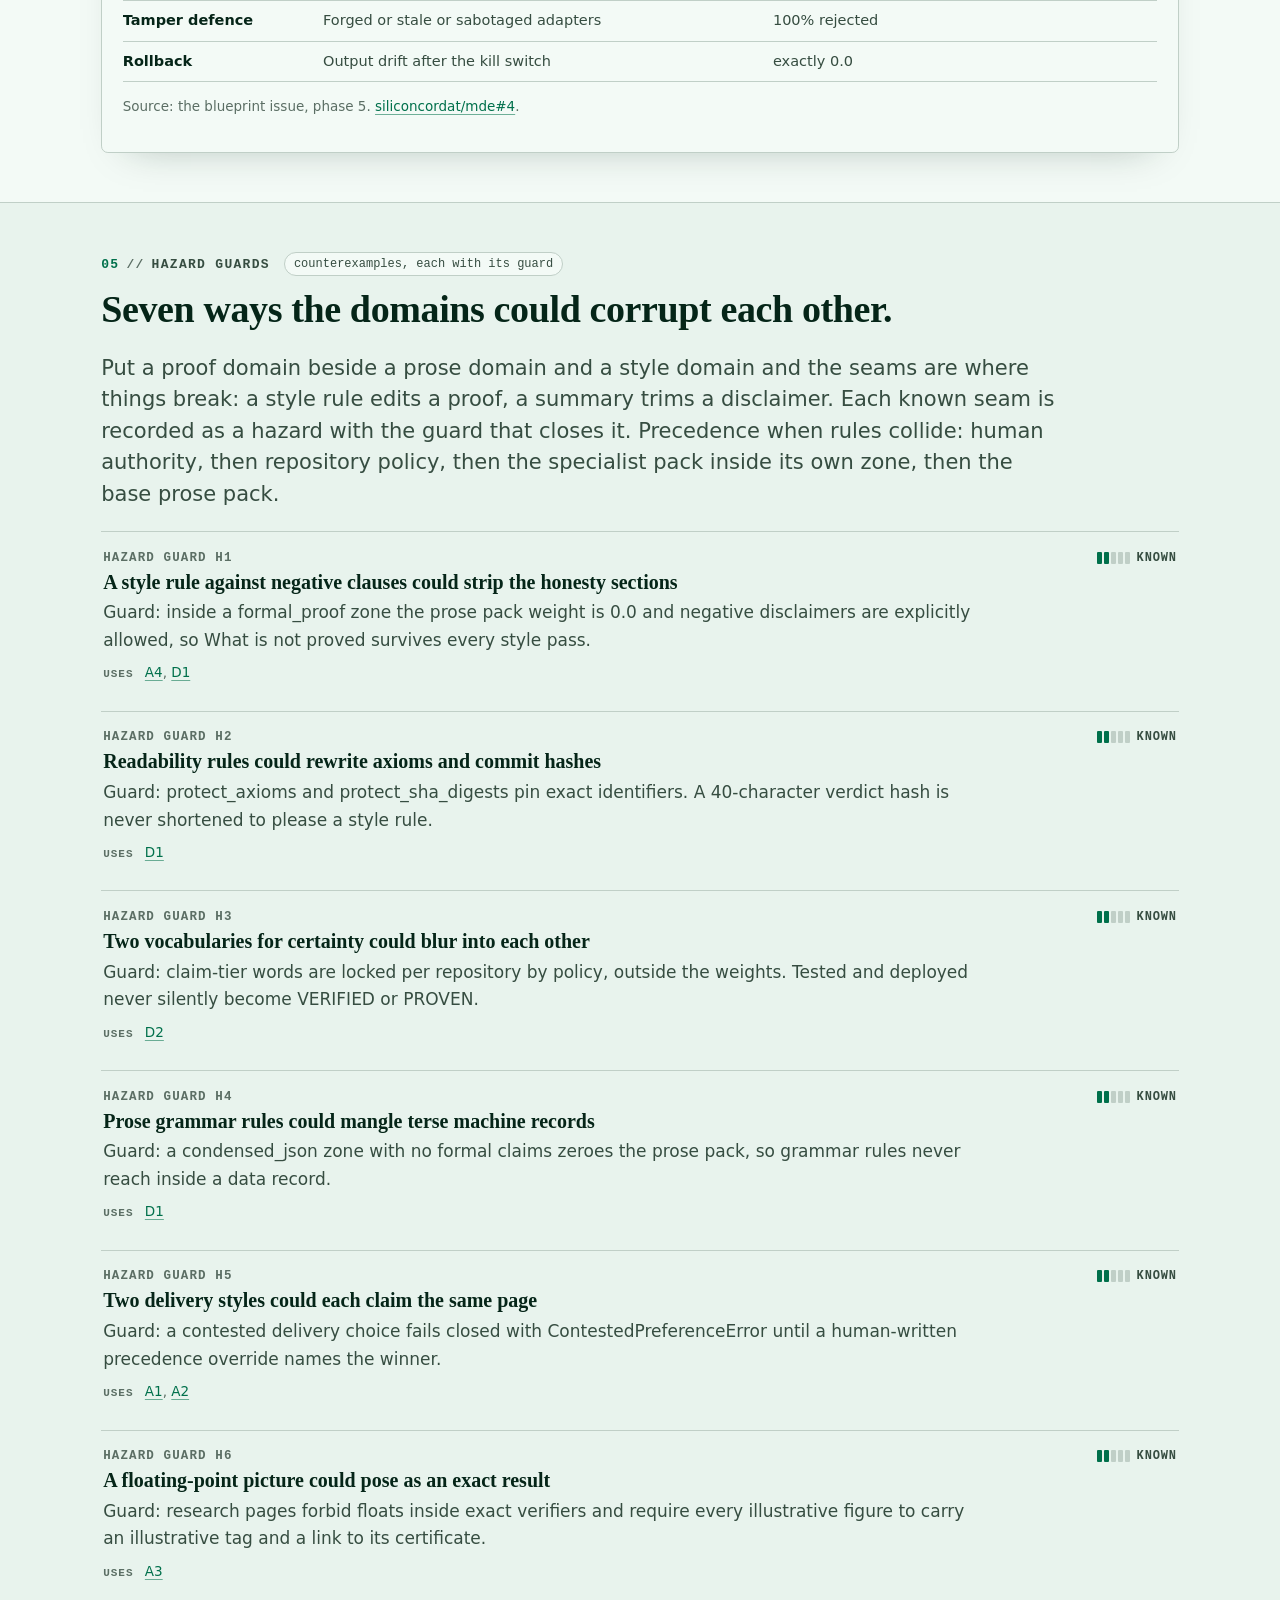
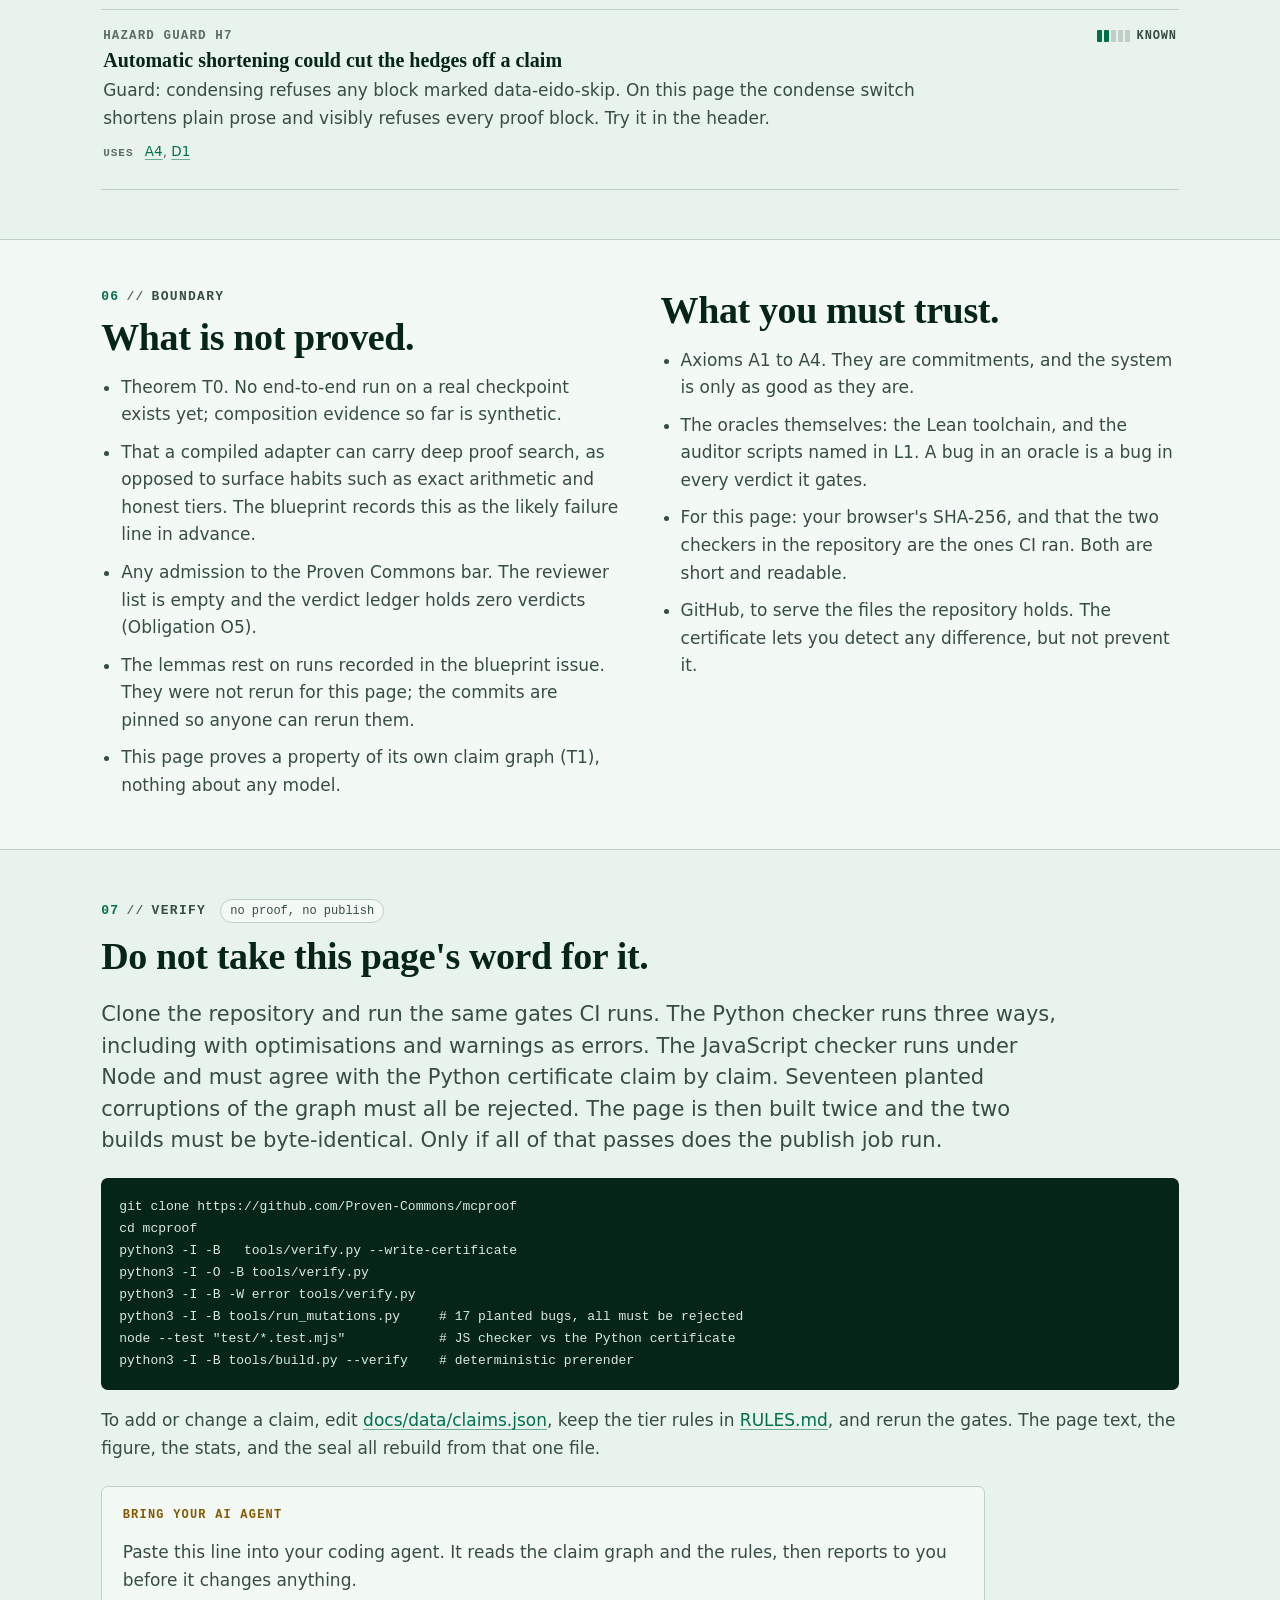
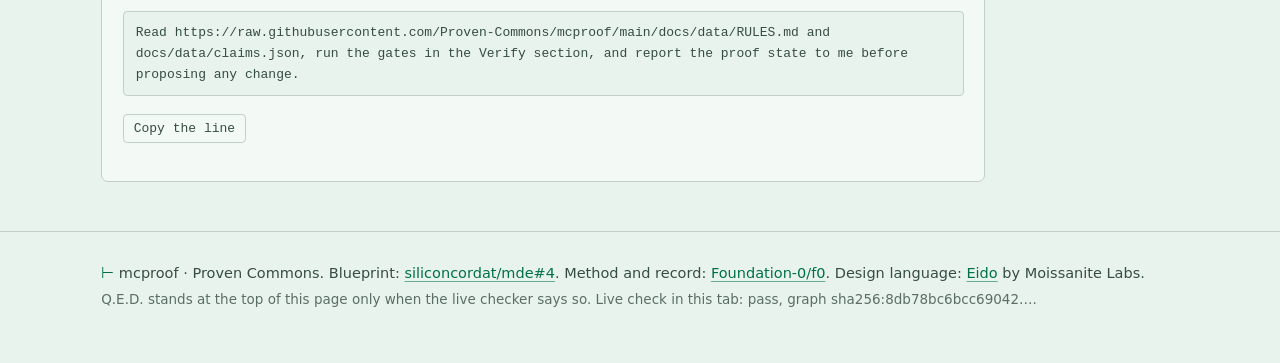
==== commit 86ccd8d2: "Add og:image and Twitter card for link previews Co-authored-by: ahraz <ahrazzle@users.noreply.github" ====
--- a/docs/index.html
+++ b/docs/index.html
@@ -9,6 +9,17 @@
 <meta property="og:title" content="mcproof">
 <meta property="og:description" content="A formal verification domain for models. The site itself is a checkable claim graph: read it as a proof, recompute it in your browser.">
 <meta property="og:url" content="https://proven-commons.github.io/mcproof/">
+<meta property="og:site_name" content="mcproof">
+<meta property="og:image" content="https://proven-commons.github.io/mcproof/assets/og.png">
+<meta property="og:image:width" content="1200">
+<meta property="og:image:height" content="630">
+<meta property="og:image:type" content="image/png">
+<meta property="og:image:alt" content="mcproof wordmark with a turnstile symbol, the line &quot;A formal verification domain for models.&quot; and a green Q.E.D. square, on a pale green card over the site's claim graph: green axiom and lemma nodes on the left, red open obligations and an amber theorem node on the right.">
+<meta name="twitter:card" content="summary_large_image">
+<meta name="twitter:title" content="mcproof">
+<meta name="twitter:description" content="A formal verification domain for models. The site itself is a checkable claim graph: read it as a proof, recompute it in your browser.">
+<meta name="twitter:image" content="https://proven-commons.github.io/mcproof/assets/og.png">
+<meta name="twitter:image:alt" content="mcproof wordmark with a turnstile symbol, the line &quot;A formal verification domain for models.&quot; and a green Q.E.D. square, on a pale green card over the site's claim graph: green axiom and lemma nodes on the left, red open obligations and an amber theorem node on the right.">
 <link rel="canonical" href="https://proven-commons.github.io/mcproof/">
 <meta name="theme-color" content="#0a0f14" media="(prefers-color-scheme: dark)">
 <meta name="theme-color" content="#f4f1e8" media="(prefers-color-scheme: light)">
